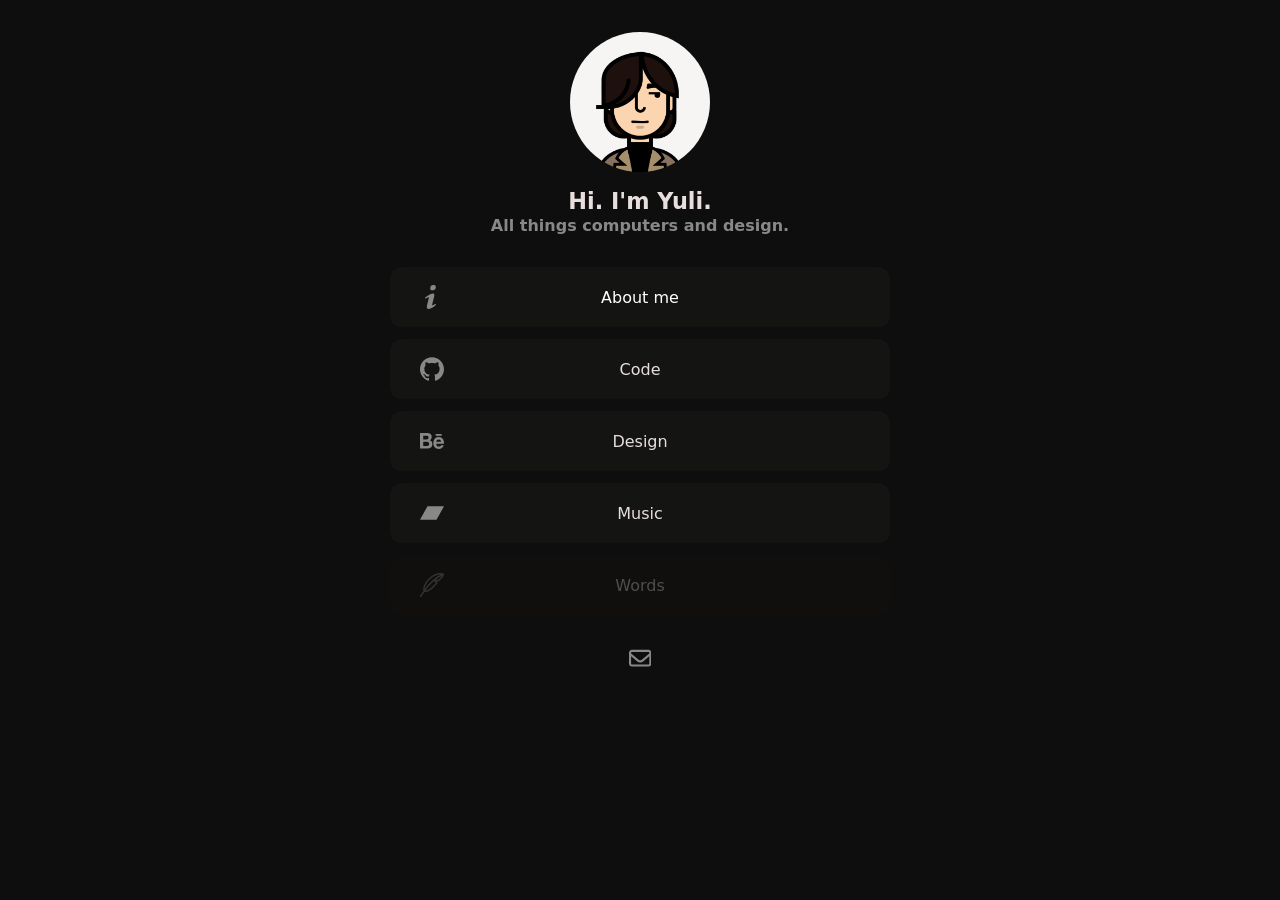
==== index.html @ 74711939 "Changed subtitle" ====
<!DOCTYPE html>
<html lang="en">

<head>
  <meta charset="UTF-8" />
  <meta name="viewport" content="width=device-width, initial-scale=1.0" />
  <title>Hi. I'm Yuli.</title>

  <link rel="stylesheet" href="style.css" />
  <link rel="shortcut icon" href="#" type="image/x-icon">
  <link rel="shortcut icon" href="assets/favicon.png" type="image/x-icon">
  <script src="script.js" defer></script>

</head>

<body class="">
  <div class="main blur-in">
    <div class="avatar">
      <img src="assets/avatar.png" alt="" />
    </div>

    <div class="text">
      <p class="title">Hi. I'm Yuli.</p>
      <p class="subtitle">All things computers and design.</p>
    </div>


    <div class="items">


      <!-- ——————————————————————————————————— ABOUT ME ———————————————————————————————————— -->

      <div class="item aboutme openModal">
        <svg xmlns="http://www.w3.org/2000/svg" viewBox="-5 0 24 24">
          <path fill="currentColor"
            d="M8.436.006a2.24 2.24 0 0 1 2.408 2.354v-.006a3.156 3.156 0 0 1-3.151 3.01l-.065-.001h.003a2.151 2.151 0 0 1-2.367-2.398l-.001.01A3.087 3.087 0 0 1 8.44.004h-.005zM3.489 24c-1.268 0-2.199-.783-1.311-4.226l1.456-6.108c.254-.978.295-1.369 0-1.369a9.57 9.57 0 0 0-3.035 1.359l.033-.021l-.633-1.057c3.086-2.622 6.638-4.159 8.158-4.159c1.268 0 1.48 1.526.845 3.874l-1.666 6.421c-.296 1.135-.168 1.526.126 1.526a6.553 6.553 0 0 0 2.863-1.456l-.008.007l.72.979c-3.004 3.052-6.281 4.232-7.549 4.232z" />
        </svg>

        <div class="aboutme" href="#">About me</div>
      </div>


      <!-- —————————————————————————————————— PROGRAMMING —————————————————————————————————— -->
      <div class="item programming" onclick="window.location.href='https://github.com/Vasdranna';">
        <svg role="img" viewBox="0 0 24 24" xmlns="http://www.w3.org/2000/svg">
          <title>GitHub</title>
          <path
            d="M12 .297c-6.63 0-12 5.373-12 12 0 5.303 3.438 9.8 8.205 11.385.6.113.82-.258.82-.577 0-.285-.01-1.04-.015-2.04-3.338.724-4.042-1.61-4.042-1.61C4.422 18.07 3.633 17.7 3.633 17.7c-1.087-.744.084-.729.084-.729 1.205.084 1.838 1.236 1.838 1.236 1.07 1.835 2.809 1.305 3.495.998.108-.776.417-1.305.76-1.605-2.665-.3-5.466-1.332-5.466-5.93 0-1.31.465-2.38 1.235-3.22-.135-.303-.54-1.523.105-3.176 0 0 1.005-.322 3.3 1.23.96-.267 1.98-.399 3-.405 1.02.006 2.04.138 3 .405 2.28-1.552 3.285-1.23 3.285-1.23.645 1.653.24 2.873.12 3.176.765.84 1.23 1.91 1.23 3.22 0 4.61-2.805 5.625-5.475 5.92.42.36.81 1.096.81 2.22 0 1.606-.015 2.896-.015 3.286 0 .315.21.69.825.57C20.565 22.092 24 17.592 24 12.297c0-6.627-5.373-12-12-12" />
        </svg>
        <a href="https://github.com/Vasdranna">Code</a>
      </div>

      <!-- ———————————————————————————————————— DESIGN ————————————————————————————————————— -->
      <div class="item design" onclick="window.location.href='https://www.behance.net/perverance';">
        <svg role="img" viewBox="0 0 24 24" xmlns="http://www.w3.org/2000/svg">
          <title>Behance</title>
          <path
            d="M16.969 16.927a2.561 2.561 0 0 0 1.901.677 2.501 2.501 0 0 0 1.531-.475c.362-.235.636-.584.779-.99h2.585a5.091 5.091 0 0 1-1.9 2.896 5.292 5.292 0 0 1-3.091.88 5.839 5.839 0 0 1-2.284-.433 4.871 4.871 0 0 1-1.723-1.211 5.657 5.657 0 0 1-1.08-1.874 7.057 7.057 0 0 1-.383-2.393c-.005-.8.129-1.595.396-2.349a5.313 5.313 0 0 1 5.088-3.604 4.87 4.87 0 0 1 2.376.563c.661.362 1.231.87 1.668 1.485a6.2 6.2 0 0 1 .943 2.133c.194.821.263 1.666.205 2.508h-7.699c-.063.79.184 1.574.688 2.187ZM6.947 4.084a8.065 8.065 0 0 1 1.928.198 4.29 4.29 0 0 1 1.49.638c.418.303.748.711.958 1.182.241.579.357 1.203.341 1.83a3.506 3.506 0 0 1-.506 1.961 3.726 3.726 0 0 1-1.503 1.287 3.588 3.588 0 0 1 2.027 1.437c.464.747.697 1.615.67 2.494a4.593 4.593 0 0 1-.423 2.032 3.945 3.945 0 0 1-1.163 1.413 5.114 5.114 0 0 1-1.683.807 7.135 7.135 0 0 1-1.928.259H0V4.084h6.947Zm-.235 12.9c.308.004.616-.029.916-.099a2.18 2.18 0 0 0 .766-.332c.228-.158.411-.371.534-.619.142-.317.208-.663.191-1.009a2.08 2.08 0 0 0-.642-1.715 2.618 2.618 0 0 0-1.696-.505h-3.54v4.279h3.471Zm13.635-5.967a2.13 2.13 0 0 0-1.654-.619 2.336 2.336 0 0 0-1.163.259 2.474 2.474 0 0 0-.738.62 2.359 2.359 0 0 0-.396.792c-.074.239-.12.485-.137.734h4.769a3.239 3.239 0 0 0-.679-1.785l-.002-.001Zm-13.813-.648a2.254 2.254 0 0 0 1.423-.433c.399-.355.607-.88.56-1.413a1.916 1.916 0 0 0-.178-.891 1.298 1.298 0 0 0-.495-.533 1.851 1.851 0 0 0-.711-.274 3.966 3.966 0 0 0-.835-.073H3.241v3.631h3.293v-.014ZM21.62 5.122h-5.976v1.527h5.976V5.122Z" />
        </svg>
        <a href="https://www.behance.net/perverance">Design</a>
      </div>

      <!-- ————————————————————————————————————— MUSIC ————————————————————————————————————— -->
      <div class="item music" onclick="window.location.href='https://perverance.bandcamp.com/album/001'">
        <svg role="img" viewBox="0 0 24 24" xmlns="http://www.w3.org/2000/svg">
          <title>Bandcamp</title>
          <path d="M0 18.75l7.437-13.5H24l-7.438 13.5H0z" />
        </svg>
        <a href="https://perverance.bandcamp.com/album/001">Music</a>
      </div>

      <!-- ————————————————————————————————————— WORDS ————————————————————————————————————— -->
      <div class="item words">
        <svg xmlns="http://www.w3.org/2000/svg" width="200" height="200" viewBox="0 0 16 16">
          <path fill="currentColor"
            d="M15.807.531c-.174-.177-.41-.289-.64-.363a3.765 3.765 0 0 0-.833-.15c-.62-.049-1.394 0-2.252.175C10.365.545 8.264 1.415 6.315 3.1c-1.95 1.686-3.168 3.724-3.758 5.423c-.294.847-.44 1.634-.429 2.268c.005.316.05.62.154.88c.017.04.035.082.056.122A68.362 68.362 0 0 0 .08 15.198a.528.528 0 0 0 .157.72a.504.504 0 0 0 .705-.16a67.606 67.606 0 0 1 2.158-3.26c.285.141.616.195.958.182c.513-.02 1.098-.188 1.723-.49c1.25-.605 2.744-1.787 4.303-3.642l1.518-1.55a.528.528 0 0 0 0-.739l-.729-.744l1.311.209a.504.504 0 0 0 .443-.15c.222-.23.444-.46.663-.684c.663-.68 1.292-1.325 1.763-1.892c.314-.378.585-.752.754-1.107c.163-.345.278-.773.112-1.188a.524.524 0 0 0-.112-.172ZM3.733 11.62C5.385 9.374 7.24 7.215 9.309 5.394l1.21 1.234l-1.171 1.196a.526.526 0 0 0-.027.03c-1.5 1.789-2.891 2.867-3.977 3.393c-.544.263-.99.378-1.324.39a1.282 1.282 0 0 1-.287-.018Zm6.769-7.22c1.31-1.028 2.7-1.914 4.172-2.6a6.85 6.85 0 0 1-.4.523c-.442.533-1.028 1.134-1.681 1.804l-.51.524l-1.581-.25Zm3.346-3.357C9.594 3.147 6.045 6.8 3.149 10.678c.007-.464.121-1.086.37-1.806c.533-1.535 1.65-3.415 3.455-4.976c1.807-1.561 3.746-2.36 5.31-2.68a7.97 7.97 0 0 1 1.564-.173Z" />
        </svg>
        <a href="#">Words</a>
      </div>

    </div>

    <!-- ———————————————————————————————————— FOOTER ————————————————————————————————————— -->
    <footer>
      <a class="emailLink" href="#">
        <svg class="emailLink" xmlns="http://www.w3.org/2000/svg" height="1.4em" fill="currentColor"
          viewBox="0 0 512 512">
          <path
            d="M 64 112 Q 49 113 48 128 L 48 150 L 48 150 L 221 292 L 221 292 Q 237 304 256 304 Q 276 304 292 292 L 464 150 L 464 150 L 464 128 L 464 128 Q 463 113 448 112 L 64 112 L 64 112 Z M 48 212 L 48 384 L 48 212 L 48 384 Q 49 399 64 400 L 448 400 L 448 400 Q 463 399 464 384 L 464 212 L 464 212 L 322 329 L 322 329 Q 292 352 256 352 Q 220 352 190 329 L 48 212 L 48 212 Z M 0 128 Q 1 101 19 83 L 19 83 L 19 83 Q 37 65 64 64 L 448 64 L 448 64 Q 475 65 493 83 Q 511 101 512 128 L 512 384 L 512 384 Q 511 411 493 429 Q 475 447 448 448 L 64 448 L 64 448 Q 37 447 19 429 Q 1 411 0 384 L 0 128 L 0 128 Z" />
        </svg>
      </a>
    </footer>


  </div>


  <!-- ———————————————————————————————— ABOUT ME MODAL ————————————————————————————————— -->
  <div class="modal">
    <div class="modal-content">
      <span class="close-btn">&times;</span>
      <p>
        Someone who enjoys gray, cold, rainy days. <br><br>

        An utter curious mind, driven by the love of learning and the
        will to improve every day. <br><br>

        He remains up there in an eternal universe of fantasy and ideas, while wandering down here,
        searching for a way through a strange world where the good, the beautiful, and the true no longer seem to
        have a place.
      </p>
    </div>
  </div>


</body>

</html>
---- style.css ----
:root {
  --bg-color: #0f0e0e;
  --fg-color: #e8dede;
  --btn-bg: #141413;
  --btn-bg-hover: #242121;
  --modal-bg: var(--btn-bg-hover);
  --subtitle-color: #888;
  --animation-speed: 300ms;
}

*,
*::after,
*:before {
  margin: 0;
  padding: 0;
  box-sizing: border-box;
}

html {
  background-color: var(--bg-color);
  color: var(--fg-color);
  font-family: system-ui, -apple-system, BlinkMacSystemFont, 'Segoe UI', Roboto, Oxygen, Ubuntu, Cantarell, 'Open Sans', 'Helvetica Neue', sans-serif;
}

body {
  width: 100%;
  /* overflow-y: hidden; */
}

.main {
  margin-top: 16px;
  padding: 16px;
  display: flex;
  flex-direction: column;
  justify-content: center;
  align-items: center;
}

::selection {
  background: var(--fg-color);
  color: var(--btn-bg-hover);
}

/* —————————————————————————————————————— AVATAR —————————————————————————————————————— */

.avatar {
  width: 140px;
  margin-bottom: 12px;
  /* outline: 1px dashed rgb(47, 0, 255); */
  /* background-color: rgba(227, 254, 74, 0.299); */
}

.avatar img {
  width: 100%;
  /* object-fit: fill; */
  border-radius: 100%;
  pointer-events: none;
  transition: var(--animation-speed);
}

/* .avatar img:hover { */
/* outline: 4px solid var(--fg-color); */
/* transition: var(--animation-speed); */
/* } */

/* ——————————————————————————————————————— INFO ——————————————————————————————————————— */

.text {
  text-align: center;
}

.title {
  font-size: 1.4em;
  font-weight: 900;
  margin-bottom: 2px;
}

.subtitle {
  font-size: 1em;
  color: var(--subtitle-color);
  font-weight: 600;
}

/* —————————————————————————————————————— BUTTONS ————————————————————————————————————— */

.items {
  display: flex;
  position: relative;
  flex-direction: column;
  justify-content: center;
  gap: 12px;
  margin-block: 32px;
  width: 100%;
  max-width: 500px;
}

a {
  text-decoration: initial;
  color: var(--fg-color);
}

a:visited {
  color: var(--fg-color);
  fill: var(--fg-color);
  /* background-color: red; */
}

.item {
  /* flex: 1; */
  display: flex;
  justify-content: center;
  align-items: center;
  width: 100%;
  font-size: 1em;
  height: 60px;
  background-color: var(--btn-bg);
  border: none;
  padding: 24px;
  color: white;
  transition: scale var(--animation-speed);
  border-radius: 12px;
  position: relative;
}

.item:hover {
  scale: 1.02;
  transition: scale var(--animation-speed);
  cursor: pointer;
  background-color: var(--btn-bg-hover);
}

.item svg {
  /* opacity: 0; */
  position: absolute;
  width: 24px;
  fill: var(--subtitle-color);
  color: var(--subtitle-color);
  left: 30px;
  z-index: 0;
  /* scale: 0.9; */
  /* transition: var(--animation-speed); */
  pointer-events: none;
}

.item:hover svg {
  /* opacity: 1; */
  /* scale: 1; */
  /* transition: var(--animation-speed); */
}

/* ———————————————————————————————————— TEST MODAL ———————————————————————————————————— */

.modal {
  display: flex;
  opacity: 0;
  pointer-events: none;
  position: fixed;
  top: 0;
  left: 0;
  width: 100%;
  height: 100%;
  background: rgba(0, 0, 0, 0.6);
  backdrop-filter: blur(3px);
  justify-content: center;
  align-items: center;
}

.modal-content {
  background: var(--modal-bg);
  padding: 24px;
  color: #ffffff;
  border-radius: 12px;
  box-shadow: 0 5px 15px rgba(0, 0, 0, 0.3);
  text-align: center;
  max-width: 400px;
  width: 90%;
  position: relative;
  z-index: 100;
  /* font-size: 1em; */
}

.close-btn {
  position: absolute;
  top: 0px;
  right: 10px;
  font-size: 1.5rem;
  color: var(--fg-color);
  cursor: pointer;
  user-select: none;
}

.close-btn:hover {
  color: #555;
}

.modal-show {
  opacity: 1;
  transition: var(--animation-speed) ease;
  pointer-events: all;
}

.modal-close {
  opacity: 0;
  transition: var(--animation-speed) ease;
}


/* ———————————————————————————————————————————————————————————————————————————————————— */

footer {
  /* margin-top: 20px; */
}

a.emailLink {
  /* position: relative; */
  color: var(--subtitle-color);
  transition: 100ms;
  z-index: 0;
}

a.emailLink:hover {
  color: var(--fg-color);
  transition: 100ms;
}

/* —————————————————————————————————— INTRO ANIMATION —————————————————————————————————— */

.blur-in {
  animation: blur-in 0.8s cubic-bezier(0.250, 1.000, 0.3, 1) 0s both;
}

@keyframes blur-in {
  0% {
    transform: translateY(-1000px) scaleY(2.5) scaleX(0.2);
    transform-origin: 50% 0%;
    filter: blur(40px);
    opacity: 0;
  }

  100% {
    transform: translateY(0) scaleY(1) scaleX(1);
    transform-origin: 50% 50%;
    filter: blur(0);
    opacity: 1;
  }
}


/* ———————————————————————————————————————————————————————————————————————————————————— */
/*                               WORDS COMING SOON (TEMP)                               */
/* ———————————————————————————————————————————————————————————————————————————————————— */

.item.words {
  opacity: 0.3;
  transition: 1s;

}

.item.words:hover {
  opacity: 0.6;
  transition: 1s;
}

.item.words::after {
  content: "Coming soon...";
  opacity: 0;
  transition: 1s;
  scale: 0.9;
  position: absolute;
  font-size: 0.9em;
  right: 0px;
  font-style: italic;
}

.item.words:hover::after {
  opacity: 0.8;
  scale: 1;
  right: 10px;
  transform: translateX(-8%);
  transition: 1s;
}
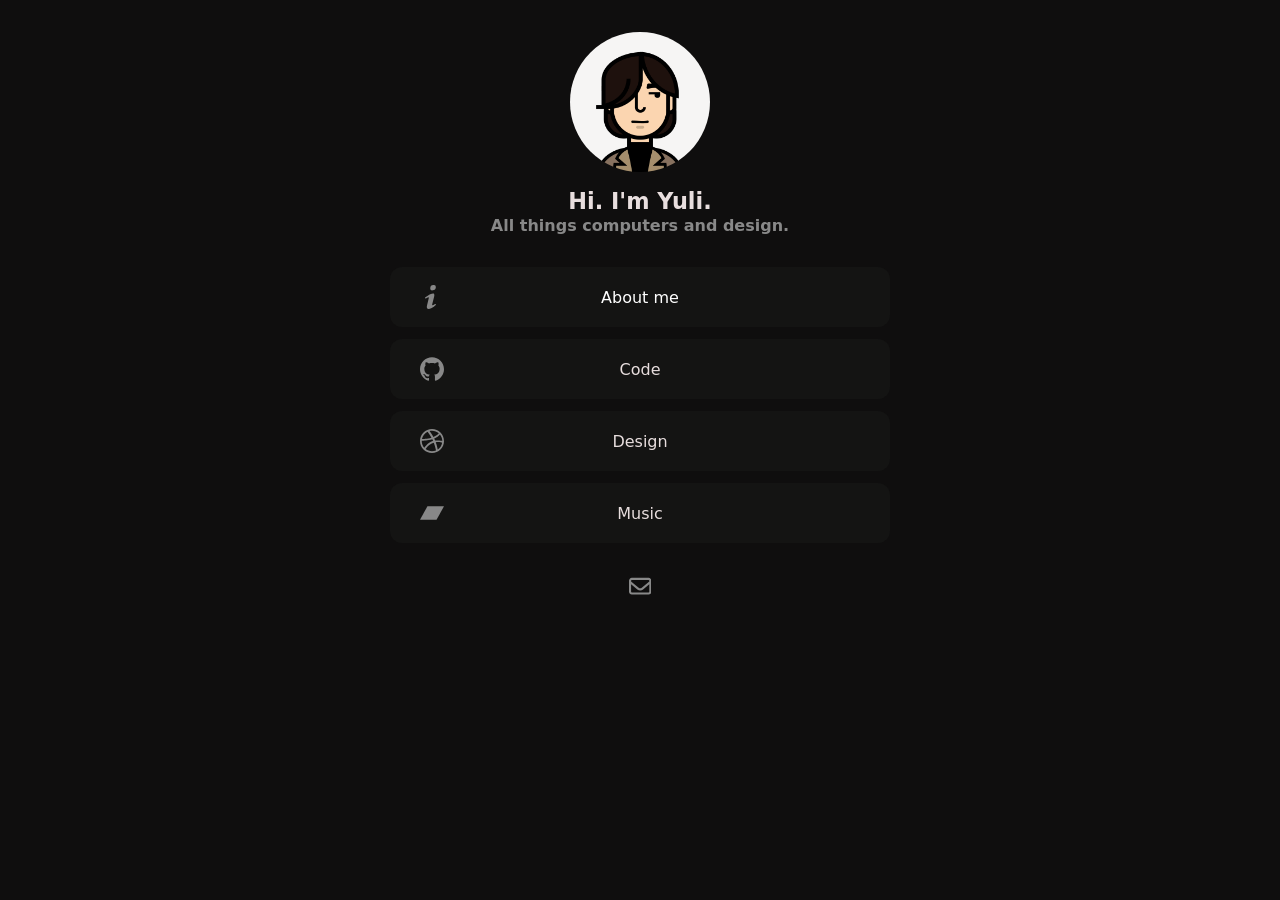
==== commit bcd72a24: "Added Dribbble link" ====
--- a/index.html
+++ b/index.html
@@ -55,9 +55,9 @@
         <svg role="img" viewBox="0 0 24 24" xmlns="http://www.w3.org/2000/svg">
           <title>Behance</title>
           <path
-            d="M16.969 16.927a2.561 2.561 0 0 0 1.901.677 2.501 2.501 0 0 0 1.531-.475c.362-.235.636-.584.779-.99h2.585a5.091 5.091 0 0 1-1.9 2.896 5.292 5.292 0 0 1-3.091.88 5.839 5.839 0 0 1-2.284-.433 4.871 4.871 0 0 1-1.723-1.211 5.657 5.657 0 0 1-1.08-1.874 7.057 7.057 0 0 1-.383-2.393c-.005-.8.129-1.595.396-2.349a5.313 5.313 0 0 1 5.088-3.604 4.87 4.87 0 0 1 2.376.563c.661.362 1.231.87 1.668 1.485a6.2 6.2 0 0 1 .943 2.133c.194.821.263 1.666.205 2.508h-7.699c-.063.79.184 1.574.688 2.187ZM6.947 4.084a8.065 8.065 0 0 1 1.928.198 4.29 4.29 0 0 1 1.49.638c.418.303.748.711.958 1.182.241.579.357 1.203.341 1.83a3.506 3.506 0 0 1-.506 1.961 3.726 3.726 0 0 1-1.503 1.287 3.588 3.588 0 0 1 2.027 1.437c.464.747.697 1.615.67 2.494a4.593 4.593 0 0 1-.423 2.032 3.945 3.945 0 0 1-1.163 1.413 5.114 5.114 0 0 1-1.683.807 7.135 7.135 0 0 1-1.928.259H0V4.084h6.947Zm-.235 12.9c.308.004.616-.029.916-.099a2.18 2.18 0 0 0 .766-.332c.228-.158.411-.371.534-.619.142-.317.208-.663.191-1.009a2.08 2.08 0 0 0-.642-1.715 2.618 2.618 0 0 0-1.696-.505h-3.54v4.279h3.471Zm13.635-5.967a2.13 2.13 0 0 0-1.654-.619 2.336 2.336 0 0 0-1.163.259 2.474 2.474 0 0 0-.738.62 2.359 2.359 0 0 0-.396.792c-.074.239-.12.485-.137.734h4.769a3.239 3.239 0 0 0-.679-1.785l-.002-.001Zm-13.813-.648a2.254 2.254 0 0 0 1.423-.433c.399-.355.607-.88.56-1.413a1.916 1.916 0 0 0-.178-.891 1.298 1.298 0 0 0-.495-.533 1.851 1.851 0 0 0-.711-.274 3.966 3.966 0 0 0-.835-.073H3.241v3.631h3.293v-.014ZM21.62 5.122h-5.976v1.527h5.976V5.122Z" />
+            d="M12 24C5.385 24 0 18.615 0 12S5.385 0 12 0s12 5.385 12 12-5.385 12-12 12zm10.12-10.358c-.35-.11-3.17-.953-6.384-.438 1.34 3.684 1.887 6.684 1.992 7.308 2.3-1.555 3.936-4.02 4.395-6.87zm-6.115 7.808c-.153-.9-.75-4.032-2.19-7.77l-.066.02c-5.79 2.015-7.86 6.025-8.04 6.4 1.73 1.358 3.92 2.166 6.29 2.166 1.42 0 2.77-.29 4-.814zm-11.62-2.58c.232-.4 3.045-5.055 8.332-6.765.135-.045.27-.084.405-.12-.26-.585-.54-1.167-.832-1.74C7.17 11.775 2.206 11.71 1.756 11.7l-.004.312c0 2.633.998 5.037 2.634 6.855zm-2.42-8.955c.46.008 4.683.026 9.477-1.248-1.698-3.018-3.53-5.558-3.8-5.928-2.868 1.35-5.01 3.99-5.676 7.17zM9.6 2.052c.282.38 2.145 2.914 3.822 6 3.645-1.365 5.19-3.44 5.373-3.702-1.81-1.61-4.19-2.586-6.795-2.586-.825 0-1.63.1-2.4.285zm10.335 3.483c-.218.29-1.935 2.493-5.724 4.04.24.49.47.985.68 1.486.08.18.15.36.22.53 3.41-.43 6.8.26 7.14.33-.02-2.42-.88-4.64-2.31-6.38z" />
         </svg>
-        <a href="https://www.behance.net/perverance">Design</a>
+        <a href="https://dribbble.com/Ravenger">Design</a>
       </div>
 
       <!-- ————————————————————————————————————— MUSIC ————————————————————————————————————— -->
@@ -70,13 +70,13 @@
       </div>
 
       <!-- ————————————————————————————————————— WORDS ————————————————————————————————————— -->
-      <div class="item words">
+      <!-- <div class="item words">
         <svg xmlns="http://www.w3.org/2000/svg" width="200" height="200" viewBox="0 0 16 16">
           <path fill="currentColor"
             d="M15.807.531c-.174-.177-.41-.289-.64-.363a3.765 3.765 0 0 0-.833-.15c-.62-.049-1.394 0-2.252.175C10.365.545 8.264 1.415 6.315 3.1c-1.95 1.686-3.168 3.724-3.758 5.423c-.294.847-.44 1.634-.429 2.268c.005.316.05.62.154.88c.017.04.035.082.056.122A68.362 68.362 0 0 0 .08 15.198a.528.528 0 0 0 .157.72a.504.504 0 0 0 .705-.16a67.606 67.606 0 0 1 2.158-3.26c.285.141.616.195.958.182c.513-.02 1.098-.188 1.723-.49c1.25-.605 2.744-1.787 4.303-3.642l1.518-1.55a.528.528 0 0 0 0-.739l-.729-.744l1.311.209a.504.504 0 0 0 .443-.15c.222-.23.444-.46.663-.684c.663-.68 1.292-1.325 1.763-1.892c.314-.378.585-.752.754-1.107c.163-.345.278-.773.112-1.188a.524.524 0 0 0-.112-.172ZM3.733 11.62C5.385 9.374 7.24 7.215 9.309 5.394l1.21 1.234l-1.171 1.196a.526.526 0 0 0-.027.03c-1.5 1.789-2.891 2.867-3.977 3.393c-.544.263-.99.378-1.324.39a1.282 1.282 0 0 1-.287-.018Zm6.769-7.22c1.31-1.028 2.7-1.914 4.172-2.6a6.85 6.85 0 0 1-.4.523c-.442.533-1.028 1.134-1.681 1.804l-.51.524l-1.581-.25Zm3.346-3.357C9.594 3.147 6.045 6.8 3.149 10.678c.007-.464.121-1.086.37-1.806c.533-1.535 1.65-3.415 3.455-4.976c1.807-1.561 3.746-2.36 5.31-2.68a7.97 7.97 0 0 1 1.564-.173Z" />
         </svg>
         <a href="#">Words</a>
-      </div>
+      </div> -->
 
     </div>
 
--- a/style.css
+++ b/style.css
@@ -52,16 +52,10 @@
 
 .avatar img {
   width: 100%;
-  /* object-fit: fill; */
   border-radius: 100%;
   pointer-events: none;
   transition: var(--animation-speed);
 }
-
-/* .avatar img:hover { */
-/* outline: 4px solid var(--fg-color); */
-/* transition: var(--animation-speed); */
-/* } */
 
 /* ——————————————————————————————————————— INFO ——————————————————————————————————————— */
 
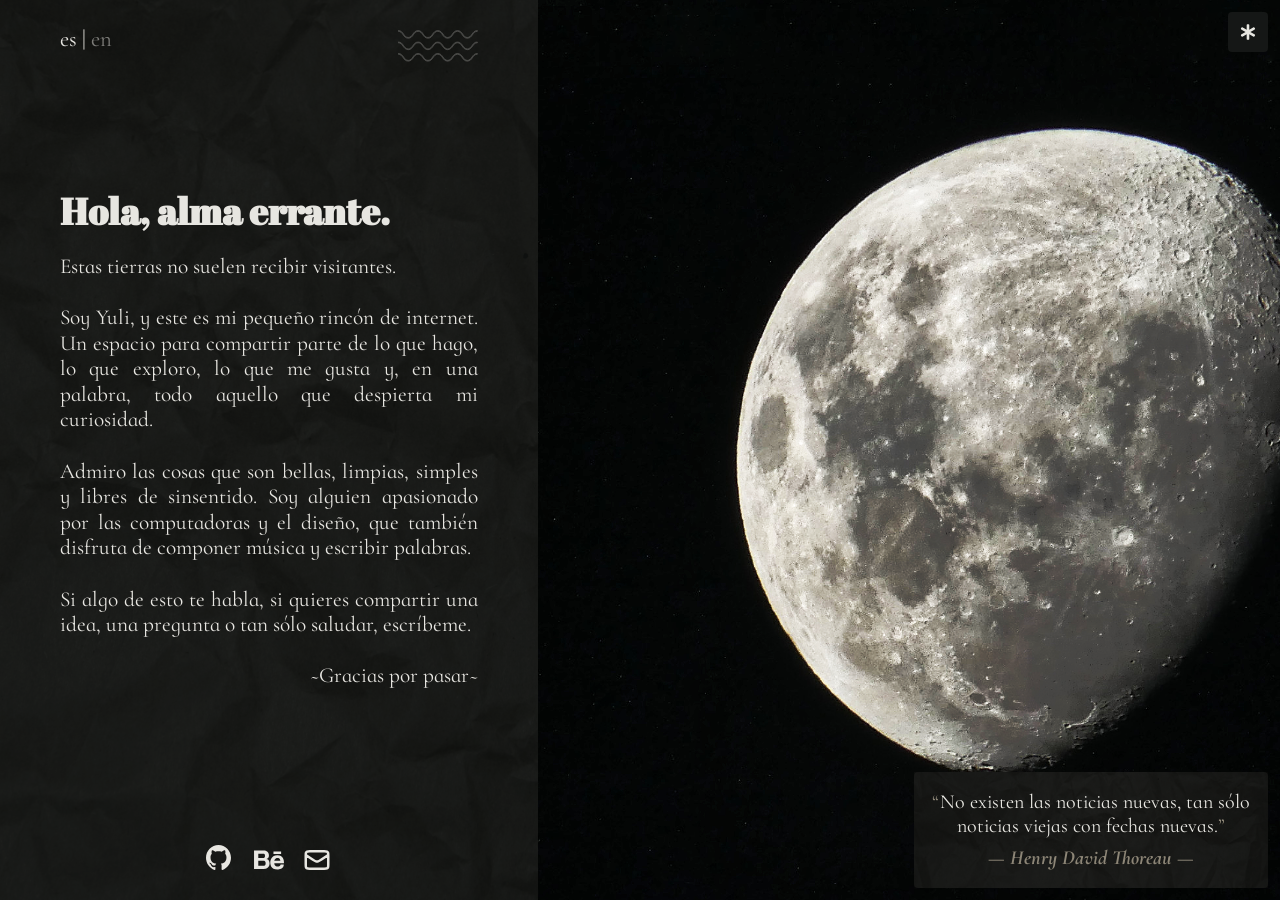
==== commit 02e3315c: "Init repo" ====
--- a/index.html
+++ b/index.html
@@ -1,118 +1,134 @@
-<!DOCTYPE html>
-<html lang="en">
-
-<head>
-  <meta charset="UTF-8" />
-  <meta name="viewport" content="width=device-width, initial-scale=1.0" />
-  <title>Hi. I'm Yuli.</title>
-
-  <link rel="stylesheet" href="style.css" />
-  <link rel="shortcut icon" href="#" type="image/x-icon">
-  <link rel="shortcut icon" href="assets/favicon.png" type="image/x-icon">
-  <script src="script.js" defer></script>
-
-</head>
-
-<body class="">
-  <div class="main blur-in">
-    <div class="avatar">
-      <img src="assets/avatar.png" alt="" />
-    </div>
-
-    <div class="text">
-      <p class="title">Hi. I'm Yuli.</p>
-      <p class="subtitle">All things computers and design.</p>
-    </div>
-
-
-    <div class="items">
-
-
-      <!-- ——————————————————————————————————— ABOUT ME ———————————————————————————————————— -->
-
-      <div class="item aboutme openModal">
-        <svg xmlns="http://www.w3.org/2000/svg" viewBox="-5 0 24 24">
-          <path fill="currentColor"
-            d="M8.436.006a2.24 2.24 0 0 1 2.408 2.354v-.006a3.156 3.156 0 0 1-3.151 3.01l-.065-.001h.003a2.151 2.151 0 0 1-2.367-2.398l-.001.01A3.087 3.087 0 0 1 8.44.004h-.005zM3.489 24c-1.268 0-2.199-.783-1.311-4.226l1.456-6.108c.254-.978.295-1.369 0-1.369a9.57 9.57 0 0 0-3.035 1.359l.033-.021l-.633-1.057c3.086-2.622 6.638-4.159 8.158-4.159c1.268 0 1.48 1.526.845 3.874l-1.666 6.421c-.296 1.135-.168 1.526.126 1.526a6.553 6.553 0 0 0 2.863-1.456l-.008.007l.72.979c-3.004 3.052-6.281 4.232-7.549 4.232z" />
-        </svg>
-
-        <div class="aboutme" href="#">About me</div>
-      </div>
-
-
-      <!-- —————————————————————————————————— PROGRAMMING —————————————————————————————————— -->
-      <div class="item programming" onclick="window.location.href='https://github.com/Vasdranna';">
-        <svg role="img" viewBox="0 0 24 24" xmlns="http://www.w3.org/2000/svg">
-          <title>GitHub</title>
-          <path
-            d="M12 .297c-6.63 0-12 5.373-12 12 0 5.303 3.438 9.8 8.205 11.385.6.113.82-.258.82-.577 0-.285-.01-1.04-.015-2.04-3.338.724-4.042-1.61-4.042-1.61C4.422 18.07 3.633 17.7 3.633 17.7c-1.087-.744.084-.729.084-.729 1.205.084 1.838 1.236 1.838 1.236 1.07 1.835 2.809 1.305 3.495.998.108-.776.417-1.305.76-1.605-2.665-.3-5.466-1.332-5.466-5.93 0-1.31.465-2.38 1.235-3.22-.135-.303-.54-1.523.105-3.176 0 0 1.005-.322 3.3 1.23.96-.267 1.98-.399 3-.405 1.02.006 2.04.138 3 .405 2.28-1.552 3.285-1.23 3.285-1.23.645 1.653.24 2.873.12 3.176.765.84 1.23 1.91 1.23 3.22 0 4.61-2.805 5.625-5.475 5.92.42.36.81 1.096.81 2.22 0 1.606-.015 2.896-.015 3.286 0 .315.21.69.825.57C20.565 22.092 24 17.592 24 12.297c0-6.627-5.373-12-12-12" />
-        </svg>
-        <a href="https://github.com/Vasdranna">Code</a>
-      </div>
-
-      <!-- ———————————————————————————————————— DESIGN ————————————————————————————————————— -->
-      <div class="item design" onclick="window.location.href='https://www.behance.net/perverance';">
-        <svg role="img" viewBox="0 0 24 24" xmlns="http://www.w3.org/2000/svg">
-          <title>Behance</title>
-          <path
-            d="M12 24C5.385 24 0 18.615 0 12S5.385 0 12 0s12 5.385 12 12-5.385 12-12 12zm10.12-10.358c-.35-.11-3.17-.953-6.384-.438 1.34 3.684 1.887 6.684 1.992 7.308 2.3-1.555 3.936-4.02 4.395-6.87zm-6.115 7.808c-.153-.9-.75-4.032-2.19-7.77l-.066.02c-5.79 2.015-7.86 6.025-8.04 6.4 1.73 1.358 3.92 2.166 6.29 2.166 1.42 0 2.77-.29 4-.814zm-11.62-2.58c.232-.4 3.045-5.055 8.332-6.765.135-.045.27-.084.405-.12-.26-.585-.54-1.167-.832-1.74C7.17 11.775 2.206 11.71 1.756 11.7l-.004.312c0 2.633.998 5.037 2.634 6.855zm-2.42-8.955c.46.008 4.683.026 9.477-1.248-1.698-3.018-3.53-5.558-3.8-5.928-2.868 1.35-5.01 3.99-5.676 7.17zM9.6 2.052c.282.38 2.145 2.914 3.822 6 3.645-1.365 5.19-3.44 5.373-3.702-1.81-1.61-4.19-2.586-6.795-2.586-.825 0-1.63.1-2.4.285zm10.335 3.483c-.218.29-1.935 2.493-5.724 4.04.24.49.47.985.68 1.486.08.18.15.36.22.53 3.41-.43 6.8.26 7.14.33-.02-2.42-.88-4.64-2.31-6.38z" />
-        </svg>
-        <a href="https://dribbble.com/Ravenger">Design</a>
-      </div>
-
-      <!-- ————————————————————————————————————— MUSIC ————————————————————————————————————— -->
-      <div class="item music" onclick="window.location.href='https://perverance.bandcamp.com/album/001'">
-        <svg role="img" viewBox="0 0 24 24" xmlns="http://www.w3.org/2000/svg">
-          <title>Bandcamp</title>
-          <path d="M0 18.75l7.437-13.5H24l-7.438 13.5H0z" />
-        </svg>
-        <a href="https://perverance.bandcamp.com/album/001">Music</a>
-      </div>
-
-      <!-- ————————————————————————————————————— WORDS ————————————————————————————————————— -->
-      <!-- <div class="item words">
-        <svg xmlns="http://www.w3.org/2000/svg" width="200" height="200" viewBox="0 0 16 16">
-          <path fill="currentColor"
-            d="M15.807.531c-.174-.177-.41-.289-.64-.363a3.765 3.765 0 0 0-.833-.15c-.62-.049-1.394 0-2.252.175C10.365.545 8.264 1.415 6.315 3.1c-1.95 1.686-3.168 3.724-3.758 5.423c-.294.847-.44 1.634-.429 2.268c.005.316.05.62.154.88c.017.04.035.082.056.122A68.362 68.362 0 0 0 .08 15.198a.528.528 0 0 0 .157.72a.504.504 0 0 0 .705-.16a67.606 67.606 0 0 1 2.158-3.26c.285.141.616.195.958.182c.513-.02 1.098-.188 1.723-.49c1.25-.605 2.744-1.787 4.303-3.642l1.518-1.55a.528.528 0 0 0 0-.739l-.729-.744l1.311.209a.504.504 0 0 0 .443-.15c.222-.23.444-.46.663-.684c.663-.68 1.292-1.325 1.763-1.892c.314-.378.585-.752.754-1.107c.163-.345.278-.773.112-1.188a.524.524 0 0 0-.112-.172ZM3.733 11.62C5.385 9.374 7.24 7.215 9.309 5.394l1.21 1.234l-1.171 1.196a.526.526 0 0 0-.027.03c-1.5 1.789-2.891 2.867-3.977 3.393c-.544.263-.99.378-1.324.39a1.282 1.282 0 0 1-.287-.018Zm6.769-7.22c1.31-1.028 2.7-1.914 4.172-2.6a6.85 6.85 0 0 1-.4.523c-.442.533-1.028 1.134-1.681 1.804l-.51.524l-1.581-.25Zm3.346-3.357C9.594 3.147 6.045 6.8 3.149 10.678c.007-.464.121-1.086.37-1.806c.533-1.535 1.65-3.415 3.455-4.976c1.807-1.561 3.746-2.36 5.31-2.68a7.97 7.97 0 0 1 1.564-.173Z" />
-        </svg>
-        <a href="#">Words</a>
-      </div> -->
-
-    </div>
-
-    <!-- ———————————————————————————————————— FOOTER ————————————————————————————————————— -->
-    <footer>
-      <a class="emailLink" href="#">
-        <svg class="emailLink" xmlns="http://www.w3.org/2000/svg" height="1.4em" fill="currentColor"
-          viewBox="0 0 512 512">
-          <path
-            d="M 64 112 Q 49 113 48 128 L 48 150 L 48 150 L 221 292 L 221 292 Q 237 304 256 304 Q 276 304 292 292 L 464 150 L 464 150 L 464 128 L 464 128 Q 463 113 448 112 L 64 112 L 64 112 Z M 48 212 L 48 384 L 48 212 L 48 384 Q 49 399 64 400 L 448 400 L 448 400 Q 463 399 464 384 L 464 212 L 464 212 L 322 329 L 322 329 Q 292 352 256 352 Q 220 352 190 329 L 48 212 L 48 212 Z M 0 128 Q 1 101 19 83 L 19 83 L 19 83 Q 37 65 64 64 L 448 64 L 448 64 Q 475 65 493 83 Q 511 101 512 128 L 512 384 L 512 384 Q 511 411 493 429 Q 475 447 448 448 L 64 448 L 64 448 Q 37 447 19 429 Q 1 411 0 384 L 0 128 L 0 128 Z" />
-        </svg>
-      </a>
-    </footer>
-
-
-  </div>
-
-
-  <!-- ———————————————————————————————— ABOUT ME MODAL ————————————————————————————————— -->
-  <div class="modal">
-    <div class="modal-content">
-      <span class="close-btn">&times;</span>
-      <p>
-        Someone who enjoys gray, cold, rainy days. <br><br>
-
-        An utter curious mind, driven by the love of learning and the
-        will to improve every day. <br><br>
-
-        He remains up there in an eternal universe of fantasy and ideas, while wandering down here,
-        searching for a way through a strange world where the good, the beautiful, and the true no longer seem to
-        have a place.
-      </p>
-    </div>
-  </div>
-
-
-</body>
-
+<!DOCTYPE html>
+<html lang="es">
+
+<head>
+  <meta charset="UTF-8">
+  <meta name="viewport" content="width=device-width, initial-scale=1.0">
+  <title>Giudan</title>
+
+  <link rel="stylesheet" href="./style.css">
+  <link rel="shortcut icon" href="./assets/favicon.png" type="image/x-icon">
+
+  <script src="./assets/data.js"></script>
+  <script src="./script.js" defer></script>
+</head>
+
+<body class="">
+  <div class="main">
+    <div class="main-left fade-in">
+      <div class="language">
+        <a class="current">es</a>
+        <span>|</span>
+        <a href="en/">en</a>
+      </div>
+
+      <div class="curves">
+        <svg width="109" height="42" viewBox="0 0 109 42" fill="none">
+          <path d="M-0.000427246 0.51903C-0.000427246 0.374856 0.0535036 0.250953 0.155362 0.149581C0.259217 0.0504612 0.385019 -0.00125122 0.530816 -0.00125122C4.16176 -0.00125122 5.95129 2.49026 7.67889 4.90293C9.3206 7.19619 10.8724 9.36327 13.9521 9.36327C17.0338 9.36327 18.5837 7.19619 20.2274 4.90293C21.955 2.49026 23.7425 -0.00125122 27.3755 -0.00125122C31.0064 -0.00125122 32.7919 2.49026 34.5195 4.90293C36.1652 7.19619 37.7091 9.36327 40.7928 9.36327C43.8805 9.36327 45.4263 7.19619 47.07 4.90293C48.7976 2.49026 50.5852 -0.00125122 54.2181 -0.00125122C57.8511 -0.00125122 59.6366 2.49026 61.3642 4.90293C63.0079 7.19619 64.5537 9.36327 67.6394 9.36327C70.7251 9.36327 72.273 7.19619 73.9147 4.90293C75.6383 2.49026 77.4258 -0.00125122 81.0608 -0.00125122C84.6957 -0.00125122 86.4792 2.49026 88.2068 4.90293C89.8525 7.19619 91.3964 9.36327 94.4841 9.36327C97.5718 9.36327 99.1157 7.19619 100.761 4.90293C102.485 2.49026 104.27 -0.00125122 107.903 -0.00125122C108.049 -0.00125122 108.175 0.0504612 108.279 0.149581C108.385 0.250953 108.435 0.374856 108.435 0.51903C108.435 0.663204 108.385 0.784907 108.279 0.88628C108.175 0.987652 108.049 1.03945 107.903 1.03945C104.824 1.03945 103.272 3.20652 101.626 5.49979C99.8985 7.9102 98.113 10.4018 94.482 10.4018C90.8511 10.4018 89.0636 7.9102 87.3321 5.49979C85.6903 3.20652 84.1385 1.03945 81.0608 1.03945C77.983 1.03945 76.4271 3.20652 74.7854 5.49979C73.0538 7.9102 71.2704 10.4018 67.6355 10.4018C64.0045 10.4018 62.217 7.9102 60.4894 5.49979C58.8477 3.20652 57.2958 1.03945 54.2181 1.03945C51.1404 1.03945 49.5846 3.20652 47.9428 5.49979C46.2113 7.9102 44.4277 10.4018 40.7928 10.4018C37.1598 10.4018 35.3763 7.9102 33.6487 5.49979C32.005 3.20652 30.4512 1.03945 27.3755 1.03945C24.2978 1.03945 22.7419 3.20652 21.0962 5.49979C19.3686 7.9102 17.5831 10.4018 13.9521 10.4018C10.3212 10.4018 8.53367 7.9102 6.80608 5.49979C5.16436 3.20652 3.60853 1.03945 0.530816 1.03945C0.385019 1.03945 0.259217 0.987652 0.155362 0.88628C0.0535036 0.784907 -0.000427246 0.663204 -0.000427246 0.51903ZM107.903 15.6055C104.27 15.6055 102.485 18.097 100.757 20.5074C99.1116 22.8119 97.5597 24.9679 94.482 24.9679C91.4063 24.9679 89.8505 22.8029 88.2047 20.5074C86.4771 18.106 84.6897 15.6055 81.0608 15.6055C77.4298 15.6055 75.6383 18.106 73.9127 20.5187C72.269 22.8119 70.7232 24.9791 67.6355 24.9791C64.5518 24.9791 63.0039 22.8119 61.3622 20.5187C59.6346 18.106 57.8471 15.6055 54.2181 15.6055C50.5872 15.6055 48.7996 18.097 47.0721 20.5074C45.4283 22.8029 43.8845 24.9679 40.7968 24.9679C37.7091 24.9679 36.1652 22.8029 34.5215 20.5074C32.7919 18.106 31.0044 15.6055 27.3755 15.6055C23.7445 15.6055 21.955 18.106 20.2274 20.5187C18.5837 22.8119 17.0319 24.9679 13.9521 24.9679C10.8744 24.9679 9.3206 22.8119 7.67889 20.5187C5.95129 18.106 4.16176 15.6055 0.530816 15.6055C0.385019 15.6055 0.259217 15.6551 0.155362 15.7565C0.0535036 15.8579 -0.000427246 15.9818 -0.000427246 16.126C-0.000427246 16.2701 0.0535036 16.3917 0.155362 16.4931C0.259217 16.5944 0.385019 16.644 0.530816 16.644C3.60853 16.644 5.16436 18.8134 6.80608 21.1022C8.53367 23.5261 10.3192 26.0086 13.9521 26.0086C17.5871 26.0086 19.3686 23.5149 21.0962 21.1022C22.7419 18.8224 24.2938 16.644 27.3755 16.644C30.4552 16.644 32.005 18.8134 33.6487 21.1022C35.3763 23.5149 37.1618 26.0086 40.7928 26.0086C44.4237 26.0086 46.2112 23.5149 47.9388 21.1022C49.5825 18.8224 51.1364 16.644 54.2181 16.644C57.2978 16.644 58.8496 18.8134 60.4933 21.1022C62.2209 23.5149 64.0084 26.0086 67.6394 26.0086C71.2703 26.0086 73.0578 23.5149 74.7854 21.1022C76.4251 18.8224 77.981 16.644 81.0608 16.644C84.1405 16.644 85.6922 18.8134 87.336 21.1022C89.0655 23.5149 90.8511 26.0086 94.4841 26.0086C98.119 26.0086 99.9005 23.5149 101.628 21.1022C103.272 18.8224 104.824 16.644 107.903 16.644C108.049 16.644 108.175 16.5944 108.279 16.4931C108.385 16.3917 108.435 16.2701 108.435 16.126C108.435 15.9818 108.385 15.8579 108.279 15.7565C108.175 15.6551 108.049 15.6055 107.903 15.6055ZM107.903 31.2101C104.27 31.2101 102.485 33.7062 100.757 36.1143C99.1116 38.4076 97.5677 40.5747 94.482 40.5747C91.3963 40.5747 89.8505 38.4076 88.2047 36.1143C86.4771 33.7062 84.6897 31.2101 81.0588 31.2101C77.4259 31.2101 75.6383 33.7062 73.9127 36.1143C72.269 38.4076 70.7232 40.5747 67.6355 40.5747C64.5518 40.5747 63.0039 38.4076 61.3622 36.1143C59.6346 33.7062 57.8471 31.2101 54.2162 31.2101C50.5812 31.2101 48.7976 33.7062 47.07 36.1143C45.4263 38.4076 43.8805 40.5747 40.7928 40.5747C37.7051 40.5747 36.1652 38.4076 34.5195 36.1143C32.7919 33.7062 31.0044 31.2101 27.3755 31.2101C23.7445 31.2101 21.955 33.7062 20.2274 36.1143C18.5837 38.4076 17.0378 40.5747 13.9521 40.5747C10.8684 40.5747 9.3206 38.4076 7.67889 36.1143C5.95129 33.7062 4.16176 31.2101 0.530816 31.2101C0.385019 31.2101 0.259217 31.2619 0.155362 31.3633C0.0535036 31.4647 -0.000427246 31.5886 -0.000427246 31.7306C-0.000427246 31.8747 0.0535036 31.9963 0.155362 32.0977C0.259217 32.199 0.385019 32.2508 0.530816 32.2508C3.60853 32.2508 5.16436 34.4181 6.80608 36.7113C8.53367 39.124 10.3192 41.6155 13.9521 41.6155C17.5871 41.6155 19.3686 39.124 21.0962 36.7113C22.7419 34.4181 24.2858 32.2508 27.3755 32.2508C30.4632 32.2508 32.005 34.4181 33.6487 36.7113C35.3763 39.124 37.1618 41.6155 40.7928 41.6155C44.4237 41.6155 46.2112 39.124 47.9388 36.7113C49.5825 34.4181 51.1285 32.2508 54.2162 32.2508C57.2999 32.2508 58.8477 34.4181 60.4894 36.7113C62.217 39.124 64.0045 41.6155 67.6355 41.6155C71.2664 41.6155 73.0539 39.124 74.7815 36.7113C76.4252 34.4181 77.9711 32.2508 81.0588 32.2508C84.1425 32.2508 85.6903 34.4181 87.3321 36.7113C89.0636 39.124 90.8491 41.6155 94.482 41.6155C98.115 41.6155 99.8985 39.124 101.626 36.7113C103.272 34.4181 104.816 32.2508 107.903 32.2508C108.049 32.2508 108.175 32.199 108.279 32.0977C108.385 31.9963 108.435 31.8747 108.435 31.7306C108.435 31.5886 108.385 31.4647 108.279 31.3633C108.175 31.2619 108.049 31.2101 107.903 31.2101Z" fill="#7E7E7E" />
+        </svg>
+      </div>
+
+      <!--  -->
+      <section class="bio">
+        <h1>Hola, <span>alma errante</span>.</h1>
+        Estas tierras no suelen recibir visitantes. <br><br>
+
+        Soy <a class="yuli modal-opener">Yuli</a>, y este es mi pequeño rincón de internet. Un espacio para compartir parte de lo que hago, lo que exploro, lo que me gusta y, en una palabra, todo aquello que despierta mi curiosidad.
+        <br><br>
+
+        Admiro las cosas que son bellas, limpias, simples y libres de sinsentido.
+        Soy alguien apasionado por las computadoras y el diseño, que también disfruta de componer <a href="https://soundcloud.com/perverance/sets/demos" target="_blank" rel="noopener noreferrer">música</a> y escribir palabras.
+        <br><br>
+
+        Si algo de esto te habla, si quieres compartir una idea, una pregunta o tan sólo saludar, escríbeme.
+        <br><br>
+        <div class="thanks">~Gracias por pasar~</div>
+
+
+        <!-- ———————————————————————————————— ABOUT ME MODAL ————————————————————————————————— -->
+        <div class="modal">
+          <div class="modal-content">
+            <span class="close-btn">&times;</span>
+            <p>
+              Disfruto de los días grises, fríos y lluviosos.
+              <br><br>
+              Inmensamente curioso y siempre movido por un gran amor a explorar, aprender y mejorar.
+              <br><br>
+              Cuando todos persiguen la prisa, el ruido, lo nuevo, yo busco la quietud, el sentido, lo duradero.
+              <br> <br>
+              Me siento tan ajeno, caminando en un mundo lleno de ciegos, donde la vulgaridad ha ocupado el lugar de la belleza, la ignorancia es la norma y la estupidez se apremia.
+              <br><br>
+              Soy poco más que un suspiro pasajero, maravillado ante un universo demasiado asombroso y demasiado vasto para ser explorado en una sola partida.
+            </p>
+          </div>
+        </div>
+
+
+      </section>
+
+
+      <div class="links">
+
+        <!-- Github -->
+        <a href="https://github.com/Vasdranna" class="code" target="_blank" rel="noopener noreferrer">
+          <svg viewBox="0 0 24 24" version="1.1" fill="currentColor">
+            <g stroke-width="0"></g>
+            <g stroke-linecap="round" stroke-linejoin="round"></g>
+            <g stroke="none" stroke-width="1" fill="none" fill-rule="evenodd">
+              <g transform="translate(-140.000000, -7559.000000)" fill="currentColor">
+                <g transform="translate(56.000000, 160.000000)">
+                  <path d="M94,7399 C99.523,7399 104,7403.59 104,7409.253 C104,7413.782 101.138,7417.624 97.167,7418.981 C96.66,7419.082 96.48,7418.762 96.48,7418.489 C96.48,7418.151 96.492,7417.047 96.492,7415.675 C96.492,7414.719 96.172,7414.095 95.813,7413.777 C98.04,7413.523 100.38,7412.656 100.38,7408.718 C100.38,7407.598 99.992,7406.684 99.35,7405.966 C99.454,7405.707 99.797,7404.664 99.252,7403.252 C99.252,7403.252 98.414,7402.977 96.505,7404.303 C95.706,7404.076 94.85,7403.962 94,7403.958 C93.15,7403.962 92.295,7404.076 91.497,7404.303 C89.586,7402.977 88.746,7403.252 88.746,7403.252 C88.203,7404.664 88.546,7405.707 88.649,7405.966 C88.01,7406.684 87.619,7407.598 87.619,7408.718 C87.619,7412.646 89.954,7413.526 92.175,7413.785 C91.889,7414.041 91.63,7414.493 91.54,7415.156 C90.97,7415.418 89.522,7415.871 88.63,7414.304 C88.63,7414.304 88.101,7413.319 87.097,7413.247 C87.097,7413.247 86.122,7413.234 87.029,7413.87 C87.029,7413.87 87.684,7414.185 88.139,7415.37 C88.139,7415.37 88.726,7417.2 91.508,7416.58 C91.513,7417.437 91.522,7418.245 91.522,7418.489 C91.522,7418.76 91.338,7419.077 90.839,7418.982 C86.865,7417.627 84,7413.783 84,7409.253 C84,7403.59 88.478,7399 94,7399" id="github-[#142]"> </path>
+                </g>
+              </g>
+            </g>
+          </svg>
+        </a>
+
+        <!-- Behance -->
+        <a href="https://www.behance.net/perverance" class="design" target="_blank" rel="noopener noreferrer">
+          <svg fill="currentColor" viewBox="0 0 512 512">
+            <g stroke-width="0"></g>
+            <g stroke-linecap="round" stroke-linejoin="round"></g>
+            <path style="display: inline;" d="M206.729,238.87c0,0,48.358-3.589,48.358-60.296c0-56.711-39.563-84.387-89.678-84.387H73.161 h-2.704H0.5v316.909h69.957h2.704h92.248c0,0,100.671,3.18,100.671-93.537C266.08,317.559,270.469,238.87,206.729,238.87z M153.539,150.513h11.87c0,0,22.416,0,22.416,32.973c0,32.968-13.183,37.749-28.136,37.749H73.161v-70.722H153.539z M160.749,354.77H73.161V270.08h92.248c0,0,33.41-0.438,33.41,43.523C198.819,350.67,173.865,354.49,160.749,354.77z M400.342,174.817c-121.873,0-121.765,121.765-121.765,121.765s-8.362,121.141,121.765,121.141c0,0,108.438,6.195,108.438-84.271 h-55.767c0,0,1.86,34.068-50.81,34.068c0,0-55.777,3.738-55.777-55.135h164.213C510.639,312.385,528.609,174.817,400.342,174.817z M345.813,270.08c0,0,6.809-48.845,55.768-48.845c48.949,0,48.336,48.845,48.336,48.845H345.813z M462.908,151.881H332.159v-39.025 h130.749V151.881z"> </path>
+          </svg>
+        </a>
+
+
+        <!-- Email -->
+        <a class="email-link" href="">
+          <svg viewBox="0 0 24 24" fill="none">
+            <path d="M3 8L8.44992 11.6333C9.73295 12.4886 10.3745 12.9163 11.0678 13.0825C11.6806 13.2293 12.3194 13.2293 12.9322 13.0825C13.6255 12.9163 14.2671 12.4886 15.5501 11.6333L21 8M6.2 19H17.8C18.9201 19 19.4802 19 19.908 18.782C20.2843 18.5903 20.5903 18.2843 20.782 17.908C21 17.4802 21 16.9201 21 15.8V8.2C21 7.0799 21 6.51984 20.782 6.09202C20.5903 5.71569 20.2843 5.40973 19.908 5.21799C19.4802 5 18.9201 5 17.8 5H6.2C5.0799 5 4.51984 5 4.09202 5.21799C3.71569 5.40973 3.40973 5.71569 3.21799 6.09202C3 6.51984 3 7.07989 3 8.2V15.8C3 16.9201 3 17.4802 3.21799 17.908C3.40973 18.2843 3.71569 18.5903 4.09202 18.782C4.51984 19 5.07989 19 6.2 19Z" stroke="currentColor" stroke-width="2" stroke-linecap="round" stroke-linejoin="round"></path>
+          </svg>
+        </a>
+        <span class="email-string"></span>
+
+
+        <!--  -->
+      </div>
+
+    </div>
+    <div class="main-right fade-in">
+      <img class="img" src="" alt="">
+    </div>
+
+    <a class="discover fade-in" href="" target="_blank" rel="noopener noreferrer">
+      <svg fill=" currentColor" viewBox="0 0 56 56">
+        <g stroke-width=" 0"></g>
+        <g stroke-linecap="round" stroke-linejoin="round"></g>
+        <g>
+          <path d="M 31.5742 46.6914 L 31.5742 34.1289 L 42.3789 40.3633 C 44.5352 41.6523 45.4727 41.3477 46.9023 39.1445 L 47.0898 38.8867 C 48.5430 36.6602 48.0508 35.5117 45.8945 34.2930 L 34.6914 27.8242 L 45.8711 21.7071 C 48.0508 20.5117 48.3554 19.4102 47.0898 17.1367 L 46.9023 16.8555 C 45.5664 14.5586 44.4883 14.3945 42.3554 15.5898 L 31.5742 21.8476 L 31.5742 9.3086 C 31.5742 6.7539 30.7070 6.0508 28.0820 6.0508 L 27.8008 6.0508 C 25.1758 6.0508 24.3086 6.7539 24.3086 9.3086 L 24.3086 21.8476 L 13.5273 15.5898 C 11.4180 14.3476 10.0586 14.3945 8.9101 16.8555 L 8.7930 17.1133 C 7.6680 19.5039 7.8555 20.4649 10.0352 21.7305 L 21.1914 27.8242 L 9.9883 34.2930 C 7.8320 35.5352 7.4570 36.5898 8.8164 38.9102 L 8.9336 39.1211 C 10.2461 41.4180 11.3476 41.6523 13.5039 40.3633 L 24.3086 34.1289 L 24.3086 46.6914 C 24.3086 49.2461 25.1758 49.9492 27.8008 49.9492 L 28.0820 49.9492 C 30.7070 49.9492 31.5742 49.2461 31.5742 46.6914 Z"></path>
+        </g>
+      </svg>
+      <span class="discover-text"></span>
+    </a>
+
+    <div class="quote fade-in">
+      <p class="quote-p">
+      </p>
+    </div>
+
+  </div>
+
+</body>
+
 </html>
--- a/style.css
+++ b/style.css
@@ -1,275 +1,469 @@
-:root {
-  --bg-color: #0f0e0e;
-  --fg-color: #e8dede;
-  --btn-bg: #141413;
-  --btn-bg-hover: #242121;
-  --modal-bg: var(--btn-bg-hover);
-  --subtitle-color: #888;
-  --animation-speed: 300ms;
-}
-
-*,
-*::after,
-*:before {
-  margin: 0;
-  padding: 0;
-  box-sizing: border-box;
-}
-
-html {
-  background-color: var(--bg-color);
-  color: var(--fg-color);
-  font-family: system-ui, -apple-system, BlinkMacSystemFont, 'Segoe UI', Roboto, Oxygen, Ubuntu, Cantarell, 'Open Sans', 'Helvetica Neue', sans-serif;
-}
-
-body {
-  width: 100%;
-  /* overflow-y: hidden; */
-}
-
-.main {
-  margin-top: 16px;
-  padding: 16px;
-  display: flex;
-  flex-direction: column;
-  justify-content: center;
-  align-items: center;
-}
-
-::selection {
-  background: var(--fg-color);
-  color: var(--btn-bg-hover);
-}
-
-/* —————————————————————————————————————— AVATAR —————————————————————————————————————— */
-
-.avatar {
-  width: 140px;
-  margin-bottom: 12px;
-  /* outline: 1px dashed rgb(47, 0, 255); */
-  /* background-color: rgba(227, 254, 74, 0.299); */
-}
-
-.avatar img {
-  width: 100%;
-  border-radius: 100%;
-  pointer-events: none;
-  transition: var(--animation-speed);
-}
-
-/* ——————————————————————————————————————— INFO ——————————————————————————————————————— */
-
-.text {
-  text-align: center;
-}
-
-.title {
-  font-size: 1.4em;
-  font-weight: 900;
-  margin-bottom: 2px;
-}
-
-.subtitle {
-  font-size: 1em;
-  color: var(--subtitle-color);
-  font-weight: 600;
-}
-
-/* —————————————————————————————————————— BUTTONS ————————————————————————————————————— */
-
-.items {
-  display: flex;
-  position: relative;
-  flex-direction: column;
-  justify-content: center;
-  gap: 12px;
-  margin-block: 32px;
-  width: 100%;
-  max-width: 500px;
-}
-
-a {
-  text-decoration: initial;
-  color: var(--fg-color);
-}
-
-a:visited {
-  color: var(--fg-color);
-  fill: var(--fg-color);
-  /* background-color: red; */
-}
-
-.item {
-  /* flex: 1; */
-  display: flex;
-  justify-content: center;
-  align-items: center;
-  width: 100%;
-  font-size: 1em;
-  height: 60px;
-  background-color: var(--btn-bg);
-  border: none;
-  padding: 24px;
-  color: white;
-  transition: scale var(--animation-speed);
-  border-radius: 12px;
-  position: relative;
-}
-
-.item:hover {
-  scale: 1.02;
-  transition: scale var(--animation-speed);
-  cursor: pointer;
-  background-color: var(--btn-bg-hover);
-}
-
-.item svg {
-  /* opacity: 0; */
-  position: absolute;
-  width: 24px;
-  fill: var(--subtitle-color);
-  color: var(--subtitle-color);
-  left: 30px;
-  z-index: 0;
-  /* scale: 0.9; */
-  /* transition: var(--animation-speed); */
-  pointer-events: none;
-}
-
-.item:hover svg {
-  /* opacity: 1; */
-  /* scale: 1; */
-  /* transition: var(--animation-speed); */
-}
-
-/* ———————————————————————————————————— TEST MODAL ———————————————————————————————————— */
-
-.modal {
-  display: flex;
-  opacity: 0;
-  pointer-events: none;
-  position: fixed;
-  top: 0;
-  left: 0;
-  width: 100%;
-  height: 100%;
-  background: rgba(0, 0, 0, 0.6);
-  backdrop-filter: blur(3px);
-  justify-content: center;
-  align-items: center;
-}
-
-.modal-content {
-  background: var(--modal-bg);
-  padding: 24px;
-  color: #ffffff;
-  border-radius: 12px;
-  box-shadow: 0 5px 15px rgba(0, 0, 0, 0.3);
-  text-align: center;
-  max-width: 400px;
-  width: 90%;
-  position: relative;
-  z-index: 100;
-  /* font-size: 1em; */
-}
-
-.close-btn {
-  position: absolute;
-  top: 0px;
-  right: 10px;
-  font-size: 1.5rem;
-  color: var(--fg-color);
-  cursor: pointer;
-  user-select: none;
-}
-
-.close-btn:hover {
-  color: #555;
-}
-
-.modal-show {
-  opacity: 1;
-  transition: var(--animation-speed) ease;
-  pointer-events: all;
-}
-
-.modal-close {
-  opacity: 0;
-  transition: var(--animation-speed) ease;
-}
-
-
-/* ———————————————————————————————————————————————————————————————————————————————————— */
-
-footer {
-  /* margin-top: 20px; */
-}
-
-a.emailLink {
-  /* position: relative; */
-  color: var(--subtitle-color);
-  transition: 100ms;
-  z-index: 0;
-}
-
-a.emailLink:hover {
-  color: var(--fg-color);
-  transition: 100ms;
-}
-
-/* —————————————————————————————————— INTRO ANIMATION —————————————————————————————————— */
-
-.blur-in {
-  animation: blur-in 0.8s cubic-bezier(0.250, 1.000, 0.3, 1) 0s both;
-}
-
-@keyframes blur-in {
-  0% {
-    transform: translateY(-1000px) scaleY(2.5) scaleX(0.2);
-    transform-origin: 50% 0%;
-    filter: blur(40px);
-    opacity: 0;
-  }
-
-  100% {
-    transform: translateY(0) scaleY(1) scaleX(1);
-    transform-origin: 50% 50%;
-    filter: blur(0);
-    opacity: 1;
-  }
-}
-
-
-/* ———————————————————————————————————————————————————————————————————————————————————— */
-/*                               WORDS COMING SOON (TEMP)                               */
-/* ———————————————————————————————————————————————————————————————————————————————————— */
-
-.item.words {
-  opacity: 0.3;
-  transition: 1s;
-
-}
-
-.item.words:hover {
-  opacity: 0.6;
-  transition: 1s;
-}
-
-.item.words::after {
-  content: "Coming soon...";
-  opacity: 0;
-  transition: 1s;
-  scale: 0.9;
-  position: absolute;
-  font-size: 0.9em;
-  right: 0px;
-  font-style: italic;
-}
-
-.item.words:hover::after {
-  opacity: 0.8;
-  scale: 1;
-  right: 10px;
-  transform: translateX(-8%);
-  transition: 1s;
+:root {
+  /* Color variables are set from JS */
+  --bg-color: ;
+  --fg-color: ;
+  --accent-color: ;
+
+  --padding: 60px;
+  --bio-block-padding: 25px;
+  --bio-font-size: 16pt;
+  --transition-duration: 400ms;
+  --edge-margin: 12px;
+  --border-radious: 4px;
+}
+
+@font-face {
+  font-family: regular_font;
+  src: url("assets/CormorantInfant-VariableFont_wght.ttf");
+}
+
+@font-face {
+  font-family: italic_font;
+  src: url("assets/CormorantInfant-Italic-VariableFont_wght.ttf");
+}
+
+@font-face {
+  font-family: display_font;
+  src: url("assets/AbrilFatface-Regular.ttf");
+}
+
+*,
+*::after,
+*:before {
+  margin: 0;
+  padding: 0;
+  box-sizing: border-box;
+}
+
+body {
+  width: 100%;
+  min-height: 100vh;
+}
+
+html {
+  font-family: regular_font;
+}
+
+::selection {
+  background-color: var(--fg-color);
+  color: var(--bg-color);
+}
+
+.main {
+  height: 100vh;
+  width: 100vw;
+  background-color: var(--bg-color);
+  display: flex;
+  color: var(--fg-color);
+}
+
+.main-left {
+  position: relative;
+  height: 100%;
+  z-index: 100;
+  display: flex;
+  flex-direction: column;
+  width: 840px;
+  padding-inline: var(--padding);
+  text-align: justify;
+}
+
+/* Texture */
+.main-left::before,
+.quote::before {
+  /* display: none; */
+  content: "";
+  position: absolute;
+  top: 0;
+  left: 0;
+  right: 0;
+  bottom: 0;
+  background-size: cover;
+  background-position: center;
+  opacity: 0.3;
+  filter: brightness(0.35) contrast(1.9);
+  z-index: -10;
+  pointer-events: none;
+  background-image: url(/img/paper.jpg);
+}
+
+
+.language {
+  color: var(--fg-color);
+  font-size: 17pt;
+  margin-block: var(--bio-block-padding) auto;
+}
+
+.language a:not(.current) {
+  opacity: 0.5;
+  transition: var(--transition-duration);
+}
+
+.language a:not(.current):hover {
+  opacity: 1;
+  color: var(--accent-color);
+  transition: var(--transition-duration);
+}
+
+.curves {
+  position: absolute;
+  margin-top: var(--bio-block-padding);
+  right: var(--padding);
+  stroke: var(--fg-color);
+  opacity: 0.3;
+}
+
+.curves svg {
+  width: 80px;
+}
+
+a {
+  /* color: inherit; */
+  color: var(--fg-color);
+  text-decoration: none;
+}
+
+a:visited {
+  color: var(--fg-color);
+  /* color: inherit; */
+}
+
+a,
+a:visited,
+a:active {
+  /* all: unset; */
+  /* color: inherit; */
+  color: var(--fg-color);
+}
+
+h1 {
+  font-size: 28pt;
+  margin-bottom: 20px;
+  width: 100%;
+  font-family: display_font;
+  /* color: var(--accent-color); */
+}
+
+h1 span {}
+
+.bio {
+  font-size: var(--bio-font-size);
+  line-height: 1.2;
+  padding-bottom: 20px;
+}
+
+.bio a {
+  cursor: pointer;
+  transition: var(--transition-duration);
+}
+
+.bio a:hover {
+  color: var(--accent-color);
+  transition: var(--transition-duration);
+
+}
+
+.thanks {
+  text-align: right;
+  font-size: var(--bio-font-size);
+}
+
+.links {
+  width: 100%;
+  display: flex;
+  align-items: center;
+  justify-content: center;
+  gap: 18px;
+  margin-block: auto var(--bio-block-padding);
+}
+
+.code svg {
+  width: 30px;
+  vertical-align: middle;
+}
+
+.design svg {
+  width: 30px;
+  vertical-align: middle;
+}
+
+/* ———————————————————————————————————— EMAIL LINK ———————————————————————————————————— */
+
+.email-link {}
+
+.email-link svg {
+  width: 30px;
+  vertical-align: middle;
+  color: var(--fg-color);
+}
+
+
+svg {
+  transition: var(--transition-duration);
+}
+
+svg:hover {
+  color: var(--accent-color);
+  transition: var(--transition-duration);
+}
+
+.email-string {
+  position: absolute;
+  bottom: 6px;
+  opacity: 0;
+  font-size: 1em;
+  scale: .97;
+  transition: var(--transition-duration)
+}
+
+.email-string.show {
+  opacity: 1;
+  scale: 1;
+  transition: var(--transition-duration)
+}
+
+
+/* ———————————————————————————————————————————————————————————————————————————————————— */
+
+.main-right {
+  height: 100%;
+  width: 100%;
+  overflow: hidden;
+  position: relative;
+}
+
+.main-right img {
+  width: 100%;
+  height: 100%;
+  object-fit: cover;
+}
+
+/* ———————————————————————————————————————————————————————————————————————————————————— */
+/*                                         QUOTE                                        */
+/* ———————————————————————————————————————————————————————————————————————————————————— */
+
+.quote {
+  font-size: 15pt;
+  position: absolute;
+  background-color: var(--bg-color);
+  color: var(--fg-color);
+  padding: 18px;
+  bottom: var(--edge-margin);
+  right: var(--edge-margin);
+  max-width: 80ch;
+  text-align: center;
+  border-radius: var(--border-radious);
+  opacity: 1;
+}
+
+/* Author */
+.quote-p b {
+  font-family: italic_font;
+  color: var(--accent-color);
+  text-align: center;
+  display: block;
+  margin-top: 8px;
+}
+
+.quote-p p::before,
+.quote-p p::after {
+  color: var(--accent-color);
+}
+
+.quote-p p::before {
+  content: "“";
+  margin-right: 1px;
+}
+
+.quote-p p::after {
+  content: "”";
+}
+
+
+
+/* ———————————————————————————————————————————————————————————————————————————————————— */
+/*                                       DISCOVER                                       */
+/* ———————————————————————————————————————————————————————————————————————————————————— */
+
+.discover {
+  --size: 40px;
+  --duration: 800ms;
+  --duration-svg: 600ms;
+  --duration-span: 700ms;
+  background-color: var(--bg-color);
+  height: var(--size);
+  max-width: var(--size);
+  border-radius: var(--border-radious);
+  padding: 10px;
+  position: absolute;
+  top: var(--edge-margin);
+  right: var(--edge-margin);
+  transition: var(--duration);
+  overflow: hidden;
+  display: flex;
+  align-items: center;
+  justify-content: center;
+}
+
+.discover:hover {
+  max-width: 300px;
+  border-radius: var(--border-radious);
+  transition: var(--duration);
+}
+
+.discover svg {
+  width: 24px;
+  transition: var(--duration-svg);
+}
+
+.discover:hover svg {
+  position: relative;
+  color: var(--accent-color);
+  rotate: 360deg;
+  transition: var(--duration-svg);
+  margin-right: 6px;
+}
+
+
+.discover span {
+  opacity: 0;
+  font-size: 13pt;
+  white-space: nowrap;
+  transition: var(--duration-span);
+  max-width: 0;
+}
+
+.discover:hover span {
+  opacity: 1;
+  transition: var(--duration-span);
+  max-width: 500px;
+}
+
+
+/* ———————————————————————————————————————————————————————————————————————————————————— */
+/*                                         MODAL                                        */
+/* ———————————————————————————————————————————————————————————————————————————————————— */
+
+.modal-opener:hover {
+  color: var(--accent-color);
+  transition: var(--transition-duration);
+}
+
+.modal {
+  display: flex;
+  opacity: 0;
+  pointer-events: none;
+  position: absolute;
+  top: 0;
+  left: 0;
+  width: 100%;
+  height: 100%;
+  background: rgba(0, 0, 0, 0.2);
+  backdrop-filter: blur(20px);
+  justify-content: center;
+  align-items: center;
+}
+
+.modal-content {
+  padding: 24px;
+  color: var(--fg-color);
+  padding-inline: var(--padding);
+  position: relative;
+  z-index: 100;
+}
+
+.close-btn {
+  position: absolute;
+  top: -30px;
+  right: var(--padding);
+  font-size: 3rem;
+  color: var(--fg-color);
+  cursor: pointer;
+  user-select: none;
+  transition: var(--transition-duration);
+}
+
+.close-btn:hover {
+  color: var(--accent-color);
+  transition: var(--transition-duration);
+}
+
+.modal-show {
+  opacity: 1;
+  transition: var(--transition-duration) ease;
+  pointer-events: all;
+}
+
+.modal-close {
+  opacity: 0;
+  transition: var(--transition-duration) ease;
+}
+
+
+
+/* ———————————————————————————————————————————————————————————————————————————————————— */
+/*                                      RESPONSIVE                                      */
+/* ———————————————————————————————————————————————————————————————————————————————————— */
+
+@media (width < 1000px) {
+  :root {
+    --padding: 30px;
+    --bio-block-padding: 25px;
+    --bio-font-size: 15pt;
+  }
+
+  .main {
+    display: flex;
+    flex-direction: column;
+  }
+
+  .main-left {
+    order: 1;
+    max-width: 100vw;
+    z-index: 100;
+  }
+
+  .main-right {
+    display: none;
+  }
+
+  .language {
+    margin-bottom: 65px;
+  }
+
+  h1 {
+    font-size: 22pt;
+  }
+
+  .links {
+    margin-top: 60px;
+  }
+
+  .quote {
+    display: none;
+  }
+
+  .discover {
+    display: none;
+  }
+}
+
+/* ———————————————————————————————————————————————————————————————————————————————————— */
+/*                                   FADE-IN ANIMATION                                  */
+/* ———————————————————————————————————————————————————————————————————————————————————— */
+.fade-in {
+  animation: fade-in 1s cubic-bezier(0.230, 1.000, 0.320, 1.000) both;
+}
+
+
+@keyframes fade-in {
+  0% {
+    filter: blur(100px);
+    opacity: 0;
+  }
+
+  100% {
+    filter: blur(0);
+    opacity: 1;
+  }
 }
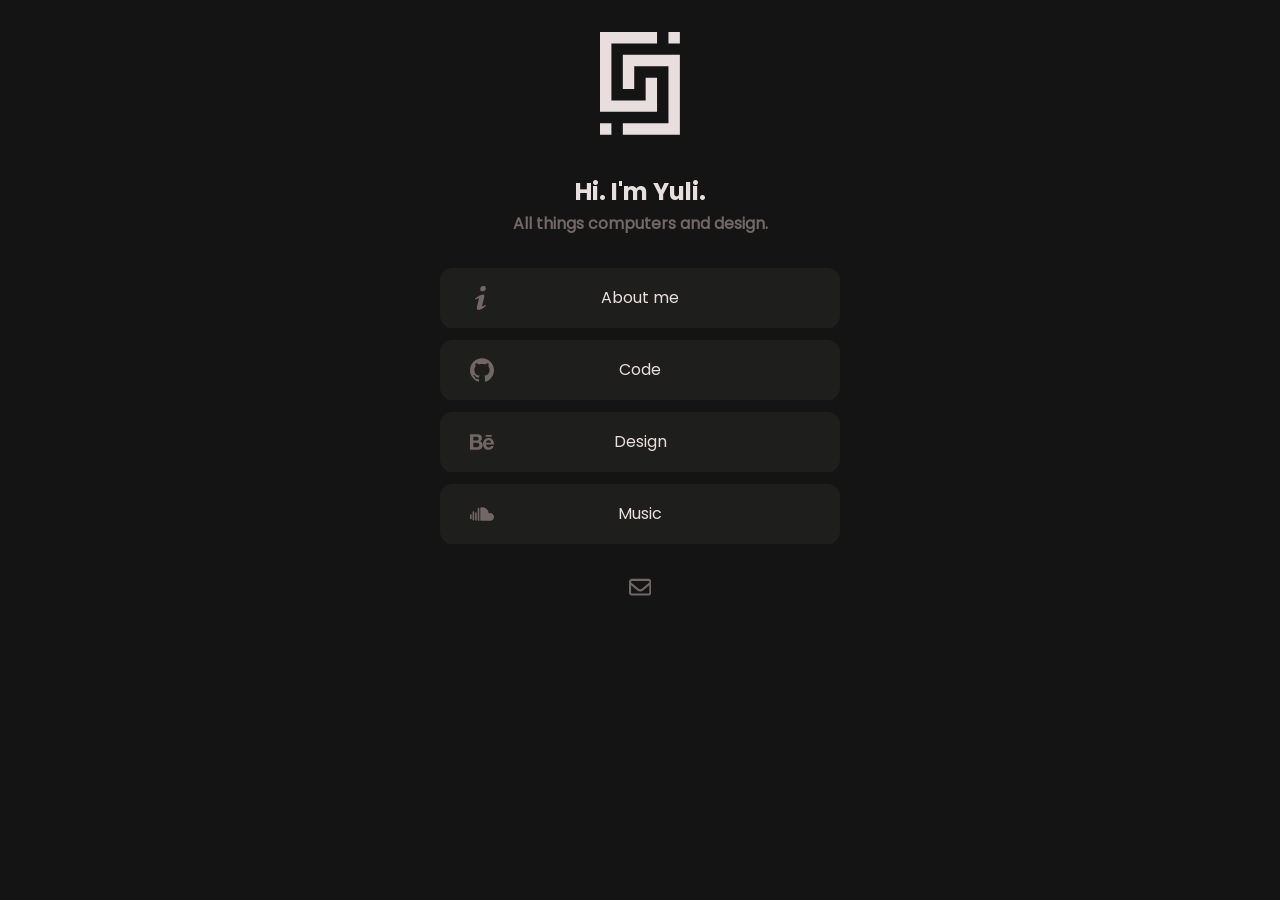
==== commit b73abbf3: "Initial commit" ====
--- a/index.html
+++ b/index.html
@@ -1,134 +1,116 @@
 <!DOCTYPE html>
-<html lang="es">
+<html lang="en">
 
 <head>
-  <meta charset="UTF-8">
-  <meta name="viewport" content="width=device-width, initial-scale=1.0">
+  <meta charset="UTF-8" />
+  <meta name="viewport" content="width=device-width, initial-scale=1.0" />
   <title>Giudan</title>
 
-  <link rel="stylesheet" href="./style.css">
-  <link rel="shortcut icon" href="./assets/favicon.png" type="image/x-icon">
-
-  <script src="./assets/data.js"></script>
-  <script src="./script.js" defer></script>
+  <link rel="stylesheet" href="style.css" />
+  <link rel="shortcut icon" href="#" type="image/x-icon" />
+  <link rel="shortcut icon" href="assets/favicon.png" type="image/x-icon" />
+  <script src="script.js" defer></script>
 </head>
 
 <body class="">
-  <div class="main">
-    <div class="main-left fade-in">
-      <div class="language">
-        <a class="current">es</a>
-        <span>|</span>
-        <a href="en/">en</a>
+  <div class="main blur-in">
+    <div class="logo">
+      <svg width="100%" height="100%" viewBox="0 0 150 193" style="fill-rule: evenodd; clip-rule: evenodd; stroke-linejoin: round; stroke-miterlimit: 2">
+        <path d="M0,149.758l0,-149.758l106.97,-0l-0,21.394l-85.576,-0l-0,106.97l64.182,-0l-0,-42.788l21.394,-0l-0,64.182l-106.97,-0Zm42.788,-42.788l-0,-64.182l106.97,-0l-0,149.758l-106.97,-0l-0,-21.394l85.576,-0l-0,-106.97l-64.182,-0l-0,42.788l-21.394,-0Zm106.97,-106.97l-0,21.394l-21.394,-0l-0,-21.394l21.394,-0Zm-128.364,171.152l-0,21.394l-21.394,-0l0,-21.394l21.394,-0Z" />
+      </svg>
+    </div>
+
+    <div class="text">
+      <p class="title">Hi. I'm Yuli.</p>
+      <p class="subtitle">All things computers and design.</p>
+    </div>
+
+    <div class="items">
+      <!-- ——————————————————————————————————— ABOUT ME ———————————————————————————————————— -->
+
+      <div class="item aboutme openModal">
+        <svg viewBox="-5 0 24 24">
+          <path d="M8.436.006a2.24 2.24 0 0 1 2.408 2.354v-.006a3.156 3.156 0 0 1-3.151 3.01l-.065-.001h.003a2.151 2.151 0 0 1-2.367-2.398l-.001.01A3.087 3.087 0 0 1 8.44.004h-.005zM3.489 24c-1.268 0-2.199-.783-1.311-4.226l1.456-6.108c.254-.978.295-1.369 0-1.369a9.57 9.57 0 0 0-3.035 1.359l.033-.021l-.633-1.057c3.086-2.622 6.638-4.159 8.158-4.159c1.268 0 1.48 1.526.845 3.874l-1.666 6.421c-.296 1.135-.168 1.526.126 1.526a6.553 6.553 0 0 0 2.863-1.456l-.008.007l.72.979c-3.004 3.052-6.281 4.232-7.549 4.232z" />
+        </svg>
+
+        <div class="aboutme" href="#">About me</div>
       </div>
 
-      <div class="curves">
-        <svg width="109" height="42" viewBox="0 0 109 42" fill="none">
-          <path d="M-0.000427246 0.51903C-0.000427246 0.374856 0.0535036 0.250953 0.155362 0.149581C0.259217 0.0504612 0.385019 -0.00125122 0.530816 -0.00125122C4.16176 -0.00125122 5.95129 2.49026 7.67889 4.90293C9.3206 7.19619 10.8724 9.36327 13.9521 9.36327C17.0338 9.36327 18.5837 7.19619 20.2274 4.90293C21.955 2.49026 23.7425 -0.00125122 27.3755 -0.00125122C31.0064 -0.00125122 32.7919 2.49026 34.5195 4.90293C36.1652 7.19619 37.7091 9.36327 40.7928 9.36327C43.8805 9.36327 45.4263 7.19619 47.07 4.90293C48.7976 2.49026 50.5852 -0.00125122 54.2181 -0.00125122C57.8511 -0.00125122 59.6366 2.49026 61.3642 4.90293C63.0079 7.19619 64.5537 9.36327 67.6394 9.36327C70.7251 9.36327 72.273 7.19619 73.9147 4.90293C75.6383 2.49026 77.4258 -0.00125122 81.0608 -0.00125122C84.6957 -0.00125122 86.4792 2.49026 88.2068 4.90293C89.8525 7.19619 91.3964 9.36327 94.4841 9.36327C97.5718 9.36327 99.1157 7.19619 100.761 4.90293C102.485 2.49026 104.27 -0.00125122 107.903 -0.00125122C108.049 -0.00125122 108.175 0.0504612 108.279 0.149581C108.385 0.250953 108.435 0.374856 108.435 0.51903C108.435 0.663204 108.385 0.784907 108.279 0.88628C108.175 0.987652 108.049 1.03945 107.903 1.03945C104.824 1.03945 103.272 3.20652 101.626 5.49979C99.8985 7.9102 98.113 10.4018 94.482 10.4018C90.8511 10.4018 89.0636 7.9102 87.3321 5.49979C85.6903 3.20652 84.1385 1.03945 81.0608 1.03945C77.983 1.03945 76.4271 3.20652 74.7854 5.49979C73.0538 7.9102 71.2704 10.4018 67.6355 10.4018C64.0045 10.4018 62.217 7.9102 60.4894 5.49979C58.8477 3.20652 57.2958 1.03945 54.2181 1.03945C51.1404 1.03945 49.5846 3.20652 47.9428 5.49979C46.2113 7.9102 44.4277 10.4018 40.7928 10.4018C37.1598 10.4018 35.3763 7.9102 33.6487 5.49979C32.005 3.20652 30.4512 1.03945 27.3755 1.03945C24.2978 1.03945 22.7419 3.20652 21.0962 5.49979C19.3686 7.9102 17.5831 10.4018 13.9521 10.4018C10.3212 10.4018 8.53367 7.9102 6.80608 5.49979C5.16436 3.20652 3.60853 1.03945 0.530816 1.03945C0.385019 1.03945 0.259217 0.987652 0.155362 0.88628C0.0535036 0.784907 -0.000427246 0.663204 -0.000427246 0.51903ZM107.903 15.6055C104.27 15.6055 102.485 18.097 100.757 20.5074C99.1116 22.8119 97.5597 24.9679 94.482 24.9679C91.4063 24.9679 89.8505 22.8029 88.2047 20.5074C86.4771 18.106 84.6897 15.6055 81.0608 15.6055C77.4298 15.6055 75.6383 18.106 73.9127 20.5187C72.269 22.8119 70.7232 24.9791 67.6355 24.9791C64.5518 24.9791 63.0039 22.8119 61.3622 20.5187C59.6346 18.106 57.8471 15.6055 54.2181 15.6055C50.5872 15.6055 48.7996 18.097 47.0721 20.5074C45.4283 22.8029 43.8845 24.9679 40.7968 24.9679C37.7091 24.9679 36.1652 22.8029 34.5215 20.5074C32.7919 18.106 31.0044 15.6055 27.3755 15.6055C23.7445 15.6055 21.955 18.106 20.2274 20.5187C18.5837 22.8119 17.0319 24.9679 13.9521 24.9679C10.8744 24.9679 9.3206 22.8119 7.67889 20.5187C5.95129 18.106 4.16176 15.6055 0.530816 15.6055C0.385019 15.6055 0.259217 15.6551 0.155362 15.7565C0.0535036 15.8579 -0.000427246 15.9818 -0.000427246 16.126C-0.000427246 16.2701 0.0535036 16.3917 0.155362 16.4931C0.259217 16.5944 0.385019 16.644 0.530816 16.644C3.60853 16.644 5.16436 18.8134 6.80608 21.1022C8.53367 23.5261 10.3192 26.0086 13.9521 26.0086C17.5871 26.0086 19.3686 23.5149 21.0962 21.1022C22.7419 18.8224 24.2938 16.644 27.3755 16.644C30.4552 16.644 32.005 18.8134 33.6487 21.1022C35.3763 23.5149 37.1618 26.0086 40.7928 26.0086C44.4237 26.0086 46.2112 23.5149 47.9388 21.1022C49.5825 18.8224 51.1364 16.644 54.2181 16.644C57.2978 16.644 58.8496 18.8134 60.4933 21.1022C62.2209 23.5149 64.0084 26.0086 67.6394 26.0086C71.2703 26.0086 73.0578 23.5149 74.7854 21.1022C76.4251 18.8224 77.981 16.644 81.0608 16.644C84.1405 16.644 85.6922 18.8134 87.336 21.1022C89.0655 23.5149 90.8511 26.0086 94.4841 26.0086C98.119 26.0086 99.9005 23.5149 101.628 21.1022C103.272 18.8224 104.824 16.644 107.903 16.644C108.049 16.644 108.175 16.5944 108.279 16.4931C108.385 16.3917 108.435 16.2701 108.435 16.126C108.435 15.9818 108.385 15.8579 108.279 15.7565C108.175 15.6551 108.049 15.6055 107.903 15.6055ZM107.903 31.2101C104.27 31.2101 102.485 33.7062 100.757 36.1143C99.1116 38.4076 97.5677 40.5747 94.482 40.5747C91.3963 40.5747 89.8505 38.4076 88.2047 36.1143C86.4771 33.7062 84.6897 31.2101 81.0588 31.2101C77.4259 31.2101 75.6383 33.7062 73.9127 36.1143C72.269 38.4076 70.7232 40.5747 67.6355 40.5747C64.5518 40.5747 63.0039 38.4076 61.3622 36.1143C59.6346 33.7062 57.8471 31.2101 54.2162 31.2101C50.5812 31.2101 48.7976 33.7062 47.07 36.1143C45.4263 38.4076 43.8805 40.5747 40.7928 40.5747C37.7051 40.5747 36.1652 38.4076 34.5195 36.1143C32.7919 33.7062 31.0044 31.2101 27.3755 31.2101C23.7445 31.2101 21.955 33.7062 20.2274 36.1143C18.5837 38.4076 17.0378 40.5747 13.9521 40.5747C10.8684 40.5747 9.3206 38.4076 7.67889 36.1143C5.95129 33.7062 4.16176 31.2101 0.530816 31.2101C0.385019 31.2101 0.259217 31.2619 0.155362 31.3633C0.0535036 31.4647 -0.000427246 31.5886 -0.000427246 31.7306C-0.000427246 31.8747 0.0535036 31.9963 0.155362 32.0977C0.259217 32.199 0.385019 32.2508 0.530816 32.2508C3.60853 32.2508 5.16436 34.4181 6.80608 36.7113C8.53367 39.124 10.3192 41.6155 13.9521 41.6155C17.5871 41.6155 19.3686 39.124 21.0962 36.7113C22.7419 34.4181 24.2858 32.2508 27.3755 32.2508C30.4632 32.2508 32.005 34.4181 33.6487 36.7113C35.3763 39.124 37.1618 41.6155 40.7928 41.6155C44.4237 41.6155 46.2112 39.124 47.9388 36.7113C49.5825 34.4181 51.1285 32.2508 54.2162 32.2508C57.2999 32.2508 58.8477 34.4181 60.4894 36.7113C62.217 39.124 64.0045 41.6155 67.6355 41.6155C71.2664 41.6155 73.0539 39.124 74.7815 36.7113C76.4252 34.4181 77.9711 32.2508 81.0588 32.2508C84.1425 32.2508 85.6903 34.4181 87.3321 36.7113C89.0636 39.124 90.8491 41.6155 94.482 41.6155C98.115 41.6155 99.8985 39.124 101.626 36.7113C103.272 34.4181 104.816 32.2508 107.903 32.2508C108.049 32.2508 108.175 32.199 108.279 32.0977C108.385 31.9963 108.435 31.8747 108.435 31.7306C108.435 31.5886 108.385 31.4647 108.279 31.3633C108.175 31.2619 108.049 31.2101 107.903 31.2101Z" fill="#7E7E7E" />
+      <!-- —————————————————————————————————— PROGRAMMING —————————————————————————————————— -->
+      <a class="item programming" href="https://github.com/Vasdranna">
+        <svg viewBox="0 0 24 24">
+          <title>GitHub</title>
+          <path d="M12 .297c-6.63 0-12 5.373-12 12 0 5.303 3.438 9.8 8.205 11.385.6.113.82-.258.82-.577 0-.285-.01-1.04-.015-2.04-3.338.724-4.042-1.61-4.042-1.61C4.422 18.07 3.633 17.7 3.633 17.7c-1.087-.744.084-.729.084-.729 1.205.084 1.838 1.236 1.838 1.236 1.07 1.835 2.809 1.305 3.495.998.108-.776.417-1.305.76-1.605-2.665-.3-5.466-1.332-5.466-5.93 0-1.31.465-2.38 1.235-3.22-.135-.303-.54-1.523.105-3.176 0 0 1.005-.322 3.3 1.23.96-.267 1.98-.399 3-.405 1.02.006 2.04.138 3 .405 2.28-1.552 3.285-1.23 3.285-1.23.645 1.653.24 2.873.12 3.176.765.84 1.23 1.91 1.23 3.22 0 4.61-2.805 5.625-5.475 5.92.42.36.81 1.096.81 2.22 0 1.606-.015 2.896-.015 3.286 0 .315.21.69.825.57C20.565 22.092 24 17.592 24 12.297c0-6.627-5.373-12-12-12" />
         </svg>
-      </div>
+        Code
+      </a>
 
-      <!--  -->
-      <section class="bio">
-        <h1>Hola, <span>alma errante</span>.</h1>
-        Estas tierras no suelen recibir visitantes. <br><br>
-
-        Soy <a class="yuli modal-opener">Yuli</a>, y este es mi pequeño rincón de internet. Un espacio para compartir parte de lo que hago, lo que exploro, lo que me gusta y, en una palabra, todo aquello que despierta mi curiosidad.
-        <br><br>
-
-        Admiro las cosas que son bellas, limpias, simples y libres de sinsentido.
-        Soy alguien apasionado por las computadoras y el diseño, que también disfruta de componer <a href="https://soundcloud.com/perverance/sets/demos" target="_blank" rel="noopener noreferrer">música</a> y escribir palabras.
-        <br><br>
-
-        Si algo de esto te habla, si quieres compartir una idea, una pregunta o tan sólo saludar, escríbeme.
-        <br><br>
-        <div class="thanks">~Gracias por pasar~</div>
-
-
-        <!-- ———————————————————————————————— ABOUT ME MODAL ————————————————————————————————— -->
-        <div class="modal">
-          <div class="modal-content">
-            <span class="close-btn">&times;</span>
-            <p>
-              Disfruto de los días grises, fríos y lluviosos.
-              <br><br>
-              Inmensamente curioso y siempre movido por un gran amor a explorar, aprender y mejorar.
-              <br><br>
-              Cuando todos persiguen la prisa, el ruido, lo nuevo, yo busco la quietud, el sentido, lo duradero.
-              <br> <br>
-              Me siento tan ajeno, caminando en un mundo lleno de ciegos, donde la vulgaridad ha ocupado el lugar de la belleza, la ignorancia es la norma y la estupidez se apremia.
-              <br><br>
-              Soy poco más que un suspiro pasajero, maravillado ante un universo demasiado asombroso y demasiado vasto para ser explorado en una sola partida.
-            </p>
-          </div>
-        </div>
-
-
-      </section>
-
-
-      <div class="links">
-
-        <!-- Github -->
-        <a href="https://github.com/Vasdranna" class="code" target="_blank" rel="noopener noreferrer">
-          <svg viewBox="0 0 24 24" version="1.1" fill="currentColor">
-            <g stroke-width="0"></g>
-            <g stroke-linecap="round" stroke-linejoin="round"></g>
-            <g stroke="none" stroke-width="1" fill="none" fill-rule="evenodd">
-              <g transform="translate(-140.000000, -7559.000000)" fill="currentColor">
+      <!-- ———————————————————————————————————— DESIGN ————————————————————————————————————— -->
+      <a href="https://www.behance.net/perverance" class="item design">
+        <svg viewBox="0 -3.5 20 20">
+          <g stroke-width="0"></g>
+          <g stroke-linecap="round" stroke-linejoin="round"></g>
+          <g>
+            <g stroke="none" stroke-width="1" fill-rule="evenodd">
+              <g transform="translate(-100.000000, -7482.000000)" >
                 <g transform="translate(56.000000, 160.000000)">
-                  <path d="M94,7399 C99.523,7399 104,7403.59 104,7409.253 C104,7413.782 101.138,7417.624 97.167,7418.981 C96.66,7419.082 96.48,7418.762 96.48,7418.489 C96.48,7418.151 96.492,7417.047 96.492,7415.675 C96.492,7414.719 96.172,7414.095 95.813,7413.777 C98.04,7413.523 100.38,7412.656 100.38,7408.718 C100.38,7407.598 99.992,7406.684 99.35,7405.966 C99.454,7405.707 99.797,7404.664 99.252,7403.252 C99.252,7403.252 98.414,7402.977 96.505,7404.303 C95.706,7404.076 94.85,7403.962 94,7403.958 C93.15,7403.962 92.295,7404.076 91.497,7404.303 C89.586,7402.977 88.746,7403.252 88.746,7403.252 C88.203,7404.664 88.546,7405.707 88.649,7405.966 C88.01,7406.684 87.619,7407.598 87.619,7408.718 C87.619,7412.646 89.954,7413.526 92.175,7413.785 C91.889,7414.041 91.63,7414.493 91.54,7415.156 C90.97,7415.418 89.522,7415.871 88.63,7414.304 C88.63,7414.304 88.101,7413.319 87.097,7413.247 C87.097,7413.247 86.122,7413.234 87.029,7413.87 C87.029,7413.87 87.684,7414.185 88.139,7415.37 C88.139,7415.37 88.726,7417.2 91.508,7416.58 C91.513,7417.437 91.522,7418.245 91.522,7418.489 C91.522,7418.76 91.338,7419.077 90.839,7418.982 C86.865,7417.627 84,7413.783 84,7409.253 C84,7403.59 88.478,7399 94,7399" id="github-[#142]"> </path>
+                  <path d="M56.981,7324.11726 L62.069,7324.11726 L62.069,7322.65997 L56.981,7322.65997 L56.981,7324.11726 Z M59.489,7327.04322 C58.354,7327.04322 57.492,7327.74656 57.409,7329.04584 L61.481,7329.04584 C61.205,7327.50385 60.52,7327.04322 59.489,7327.04322 L59.489,7327.04322 Z M59.648,7333.06968 C60.696,7333.06968 61.465,7332.40764 61.622,7331.84992 L63.826,7331.84992 C63.196,7333.86701 61.895,7335 59.559,7335 C56.578,7335 54.905,7332.87964 54.905,7330.06626 C54.905,7323.44077 64.465,7323.20323 63.985,7330.68491 L57.409,7330.68491 C57.473,7332.20418 58.1,7333.06968 59.648,7333.06968 L59.648,7333.06968 Z M49.73,7332.77842 C50.933,7332.77842 51.775,7332.31572 51.775,7331.06705 C51.775,7329.77191 51.031,7329.21006 49.782,7329.21006 L46.768,7329.21006 L46.768,7332.77842 L49.73,7332.77842 Z M49.571,7327.26218 C50.572,7327.26218 51.263,7326.79638 51.263,7325.71399 C51.263,7324.57377 50.459,7324.22158 49.36,7324.22158 L46.768,7324.22158 L46.768,7327.26218 L49.571,7327.26218 L49.571,7327.26218 Z M49.924,7322 C52.295,7322 53.943,7322.7839 53.943,7325.22237 C53.943,7326.42973 53.458,7327.32931 52.233,7327.93557 C53.801,7328.40137 54.543,7329.62422 54.543,7331.23127 C54.543,7333.78232 52.52,7335 50.1,7335 L44,7335 L44,7322 L49.924,7322 Z"> </path>
                 </g>
               </g>
             </g>
+          </g>
+        </svg>
+        </svg>
+        Design
+      </a>
+      <!-- ————————————————————————————————————— MUSIC ————————————————————————————————————— -->
+      <a href="https://soundcloud.com/perverance/sets/demos" class="item music">
+        <svg viewBox="0 -10.5 48 48">
+          <g stroke-width="0"></g>
+          <g stroke-linecap="round" stroke-linejoin="round"></g>
+          <g stroke="none" stroke-width="1" fill-rule="evenodd">
+            <g transform="translate(-301.000000, -469.000000)">
+              <path d="M301,491.152608 C301,491.756664 301.215945,492.213396 301.647743,492.52299 C302.079587,492.832537 302.541182,492.941985 303.032573,492.851428 C303.494168,492.760824 303.81804,492.594702 304.004234,492.353108 C304.190336,492.111513 304.283433,491.711316 304.283433,491.152608 L304.283433,484.583839 C304.283433,484.115689 304.123374,483.719298 303.80321,483.394665 C303.483092,483.069986 303.092212,482.90767 302.630572,482.90767 C302.183852,482.90767 301.800433,483.069986 301.480269,483.394665 C301.160105,483.719298 301,484.115689 301,484.583839 L301,491.152608 L301,491.152608 Z M306.137273,493.961324 C306.137273,494.399303 306.289918,494.727695 306.595161,494.946685 C306.900449,495.165675 307.291329,495.275124 307.767799,495.275124 C308.25919,495.275124 308.657485,495.165629 308.962773,494.946685 C309.268016,494.727742 309.420661,494.399303 309.420661,493.961324 L309.420661,478.649296 C309.420661,478.196277 309.260556,477.807405 308.940437,477.482773 C308.620273,477.15814 308.229394,476.995778 307.767799,476.995778 C307.32108,476.995778 306.937615,477.15814 306.617497,477.482773 C306.297332,477.807452 306.137273,478.196277 306.137273,478.649296 L306.137273,493.961324 L306.137273,493.961324 Z M311.25221,494.686153 C311.25221,495.124087 311.408562,495.452525 311.721266,495.671515 C312.033969,495.890459 312.436017,495.999954 312.927454,495.999954 C313.403924,495.999954 313.794804,495.890459 314.100047,495.671515 C314.405335,495.452525 314.55798,495.124087 314.55798,494.686153 L314.55798,480.71053 C314.55798,480.242426 314.397875,479.842229 314.077756,479.510031 C313.757592,479.177833 313.374173,479.011757 312.927454,479.011757 C312.465813,479.011757 312.071226,479.177833 311.743647,479.510031 C311.416068,479.842229 311.252256,480.242426 311.252256,480.71053 L311.252256,494.686153 L311.25221,494.686153 Z M316.389483,494.754106 C316.389483,495.584671 316.940422,495.999954 318.042345,495.999954 C319.144223,495.999954 319.695161,495.584671 319.695161,494.754106 L319.695161,472.103177 C319.695161,470.834725 319.31545,470.117461 318.556027,469.951339 C318.064635,469.830519 317.580659,469.97399 317.104189,470.381707 C316.627673,470.789423 316.389438,471.363216 316.389438,472.103177 L316.389438,494.754106 L316.389483,494.754106 Z M321.616146,495.410983 L321.616146,470.766772 C321.616146,469.981556 321.846921,469.513452 322.308561,469.362415 C323.306219,469.12082 324.296463,469 325.279245,469 C327.557469,469 329.679432,469.543622 331.644951,470.630867 C333.610517,471.718111 335.200124,473.201747 336.413681,475.081774 C337.627284,476.961848 338.330867,479.034361 338.52443,481.299501 C339.432744,480.906869 340.400606,480.710577 341.42806,480.710577 C343.512766,480.710577 345.295936,481.458057 346.777525,482.953019 C348.25916,484.448026 349,486.244969 349,488.343986 C349,490.458088 348.25916,492.262597 346.777525,493.757558 C345.295936,495.252519 343.520227,496 341.450396,496 L322.018102,495.977349 C321.884041,495.932047 321.783529,495.848963 321.716521,495.728189 C321.649513,495.607415 321.616146,495.501587 321.616146,495.410983 L321.616146,495.410983 L321.616146,495.410983 Z"></path>
+            </g>
+          </g>
+        </svg>
+        Music
+      </a>
+      <!-- ————————————————————————————————————— WORDS ————————————————————————————————————— -->
+      <!-- <div class="item words">
+          <svg xmlns="http://www.w3.org/2000/svg" width="200" height="200" viewBox="0 0 16 16">
+            <path
+              d="M15.807.531c-.174-.177-.41-.289-.64-.363a3.765 3.765 0 0 0-.833-.15c-.62-.049-1.394 0-2.252.175C10.365.545 8.264 1.415 6.315 3.1c-1.95 1.686-3.168 3.724-3.758 5.423c-.294.847-.44 1.634-.429 2.268c.005.316.05.62.154.88c.017.04.035.082.056.122A68.362 68.362 0 0 0 .08 15.198a.528.528 0 0 0 .157.72a.504.504 0 0 0 .705-.16a67.606 67.606 0 0 1 2.158-3.26c.285.141.616.195.958.182c.513-.02 1.098-.188 1.723-.49c1.25-.605 2.744-1.787 4.303-3.642l1.518-1.55a.528.528 0 0 0 0-.739l-.729-.744l1.311.209a.504.504 0 0 0 .443-.15c.222-.23.444-.46.663-.684c.663-.68 1.292-1.325 1.763-1.892c.314-.378.585-.752.754-1.107c.163-.345.278-.773.112-1.188a.524.524 0 0 0-.112-.172ZM3.733 11.62C5.385 9.374 7.24 7.215 9.309 5.394l1.21 1.234l-1.171 1.196a.526.526 0 0 0-.027.03c-1.5 1.789-2.891 2.867-3.977 3.393c-.544.263-.99.378-1.324.39a1.282 1.282 0 0 1-.287-.018Zm6.769-7.22c1.31-1.028 2.7-1.914 4.172-2.6a6.85 6.85 0 0 1-.4.523c-.442.533-1.028 1.134-1.681 1.804l-.51.524l-1.581-.25Zm3.346-3.357C9.594 3.147 6.045 6.8 3.149 10.678c.007-.464.121-1.086.37-1.806c.533-1.535 1.65-3.415 3.455-4.976c1.807-1.561 3.746-2.36 5.31-2.68a7.97 7.97 0 0 1 1.564-.173Z"
+            />
           </svg>
-        </a>
-
-        <!-- Behance -->
-        <a href="https://www.behance.net/perverance" class="design" target="_blank" rel="noopener noreferrer">
-          <svg fill="currentColor" viewBox="0 0 512 512">
-            <g stroke-width="0"></g>
-            <g stroke-linecap="round" stroke-linejoin="round"></g>
-            <path style="display: inline;" d="M206.729,238.87c0,0,48.358-3.589,48.358-60.296c0-56.711-39.563-84.387-89.678-84.387H73.161 h-2.704H0.5v316.909h69.957h2.704h92.248c0,0,100.671,3.18,100.671-93.537C266.08,317.559,270.469,238.87,206.729,238.87z M153.539,150.513h11.87c0,0,22.416,0,22.416,32.973c0,32.968-13.183,37.749-28.136,37.749H73.161v-70.722H153.539z M160.749,354.77H73.161V270.08h92.248c0,0,33.41-0.438,33.41,43.523C198.819,350.67,173.865,354.49,160.749,354.77z M400.342,174.817c-121.873,0-121.765,121.765-121.765,121.765s-8.362,121.141,121.765,121.141c0,0,108.438,6.195,108.438-84.271 h-55.767c0,0,1.86,34.068-50.81,34.068c0,0-55.777,3.738-55.777-55.135h164.213C510.639,312.385,528.609,174.817,400.342,174.817z M345.813,270.08c0,0,6.809-48.845,55.768-48.845c48.949,0,48.336,48.845,48.336,48.845H345.813z M462.908,151.881H332.159v-39.025 h130.749V151.881z"> </path>
-          </svg>
-        </a>
-
-
-        <!-- Email -->
-        <a class="email-link" href="">
-          <svg viewBox="0 0 24 24" fill="none">
-            <path d="M3 8L8.44992 11.6333C9.73295 12.4886 10.3745 12.9163 11.0678 13.0825C11.6806 13.2293 12.3194 13.2293 12.9322 13.0825C13.6255 12.9163 14.2671 12.4886 15.5501 11.6333L21 8M6.2 19H17.8C18.9201 19 19.4802 19 19.908 18.782C20.2843 18.5903 20.5903 18.2843 20.782 17.908C21 17.4802 21 16.9201 21 15.8V8.2C21 7.0799 21 6.51984 20.782 6.09202C20.5903 5.71569 20.2843 5.40973 19.908 5.21799C19.4802 5 18.9201 5 17.8 5H6.2C5.0799 5 4.51984 5 4.09202 5.21799C3.71569 5.40973 3.40973 5.71569 3.21799 6.09202C3 6.51984 3 7.07989 3 8.2V15.8C3 16.9201 3 17.4802 3.21799 17.908C3.40973 18.2843 3.71569 18.5903 4.09202 18.782C4.51984 19 5.07989 19 6.2 19Z" stroke="currentColor" stroke-width="2" stroke-linecap="round" stroke-linejoin="round"></path>
-          </svg>
-        </a>
-        <span class="email-string"></span>
-
-
-        <!--  -->
-      </div>
-
-    </div>
-    <div class="main-right fade-in">
-      <img class="img" src="" alt="">
+          <a href="#">Words</a>
+        </div> -->
+      <!-- ————————————————————————————————————————————————————————————————————————————————— -->
     </div>
 
-    <a class="discover fade-in" href="" target="_blank" rel="noopener noreferrer">
-      <svg fill=" currentColor" viewBox="0 0 56 56">
-        <g stroke-width=" 0"></g>
-        <g stroke-linecap="round" stroke-linejoin="round"></g>
-        <g>
-          <path d="M 31.5742 46.6914 L 31.5742 34.1289 L 42.3789 40.3633 C 44.5352 41.6523 45.4727 41.3477 46.9023 39.1445 L 47.0898 38.8867 C 48.5430 36.6602 48.0508 35.5117 45.8945 34.2930 L 34.6914 27.8242 L 45.8711 21.7071 C 48.0508 20.5117 48.3554 19.4102 47.0898 17.1367 L 46.9023 16.8555 C 45.5664 14.5586 44.4883 14.3945 42.3554 15.5898 L 31.5742 21.8476 L 31.5742 9.3086 C 31.5742 6.7539 30.7070 6.0508 28.0820 6.0508 L 27.8008 6.0508 C 25.1758 6.0508 24.3086 6.7539 24.3086 9.3086 L 24.3086 21.8476 L 13.5273 15.5898 C 11.4180 14.3476 10.0586 14.3945 8.9101 16.8555 L 8.7930 17.1133 C 7.6680 19.5039 7.8555 20.4649 10.0352 21.7305 L 21.1914 27.8242 L 9.9883 34.2930 C 7.8320 35.5352 7.4570 36.5898 8.8164 38.9102 L 8.9336 39.1211 C 10.2461 41.4180 11.3476 41.6523 13.5039 40.3633 L 24.3086 34.1289 L 24.3086 46.6914 C 24.3086 49.2461 25.1758 49.9492 27.8008 49.9492 L 28.0820 49.9492 C 30.7070 49.9492 31.5742 49.2461 31.5742 46.6914 Z"></path>
-        </g>
-      </svg>
-      <span class="discover-text"></span>
-    </a>
+    <!-- ———————————————————————————————————— FOOTER ————————————————————————————————————— -->
+    <footer>
+      <a class="emailLink" href="#">
+        <svg class="emailLink" xmlns="http://www.w3.org/2000/svg" height="1.4em" fill="currentColor" viewBox="0 0 512 512">
+          <path d="M 64 112 Q 49 113 48 128 L 48 150 L 48 150 L 221 292 L 221 292 Q 237 304 256 304 Q 276 304 292 292 L 464 150 L 464 150 L 464 128 L 464 128 Q 463 113 448 112 L 64 112 L 64 112 Z M 48 212 L 48 384 L 48 212 L 48 384 Q 49 399 64 400 L 448 400 L 448 400 Q 463 399 464 384 L 464 212 L 464 212 L 322 329 L 322 329 Q 292 352 256 352 Q 220 352 190 329 L 48 212 L 48 212 Z M 0 128 Q 1 101 19 83 L 19 83 L 19 83 Q 37 65 64 64 L 448 64 L 448 64 Q 475 65 493 83 Q 511 101 512 128 L 512 384 L 512 384 Q 511 411 493 429 Q 475 447 448 448 L 64 448 L 64 448 Q 37 447 19 429 Q 1 411 0 384 L 0 128 L 0 128 Z" />
+        </svg>
+      </a>
+      <span class="email-string"></span>
+    </footer>
+  </div>
 
-    <div class="quote fade-in">
-      <p class="quote-p">
+  <!-- ———————————————————————————————— ABOUT ME MODAL ————————————————————————————————— -->
+  <div class="modal">
+    <div class="modal-content">
+      <span class="close-btn">&times;</span>
+      <p>
+        I'm drawn to things that are simple, beautiful and nonsense-free. <br /><br />
+        I feel estranged, wandering through a world full of the blind, where vulgarity has taken the place of beauty and
+        ignorance is the norm. <br /><br />
+        When everyone is pursuing speed, noise, and novelty, I seek stillness, meaning, and what endures.<br />
       </p>
     </div>
-
   </div>
-
 </body>
 
 </html>
--- a/style.css
+++ b/style.css
@@ -1,30 +1,20 @@
 :root {
-  /* Color variables are set from JS */
-  --bg-color: ;
-  --fg-color: ;
-  --accent-color: ;
-
-  --padding: 60px;
-  --bio-block-padding: 25px;
-  --bio-font-size: 16pt;
-  --transition-duration: 400ms;
-  --edge-margin: 12px;
-  --border-radious: 4px;
+  --bg-color: #141414;
+  --fg-color: #e8dede;
+  --btn-bg: #1e1e1c;
+  --btn-bg-hover: #2d2929;
+  --subtitle-color: #726666;
+  --animation-speed: 300ms;
 }
 
 @font-face {
-  font-family: regular_font;
-  src: url("assets/CormorantInfant-VariableFont_wght.ttf");
+  font-family: "poppins-regular";
+  src: url("../assets/Poppins-Regular.ttf");
 }
 
 @font-face {
-  font-family: italic_font;
-  src: url("assets/CormorantInfant-Italic-VariableFont_wght.ttf");
-}
-
-@font-face {
-  font-family: display_font;
-  src: url("assets/AbrilFatface-Regular.ttf");
+  font-family: "poppins-bold";
+  src: url("../assets/Poppins-Bold.ttf");
 }
 
 *,
@@ -35,435 +25,245 @@
   box-sizing: border-box;
 }
 
+html {
+  background-color: var(--bg-color);
+  color: var(--fg-color);
+  font-family: "poppins-regular";
+}
+
 body {
   width: 100%;
-  min-height: 100vh;
-}
-
-html {
-  font-family: regular_font;
+  /* overflow-y: hidden; */
+}
+
+.main {
+  margin-top: 16px;
+  padding: 16px;
+  display: flex;
+  flex-direction: column;
+  justify-content: center;
+  align-items: center;
 }
 
 ::selection {
-  background-color: var(--fg-color);
-  color: var(--bg-color);
-}
-
-.main {
-  height: 100vh;
-  width: 100vw;
-  background-color: var(--bg-color);
-  display: flex;
-  color: var(--fg-color);
-}
-
-.main-left {
-  position: relative;
-  height: 100%;
-  z-index: 100;
-  display: flex;
+  background: var(--fg-color);
+  color: var(--btn-bg-hover);
+}
+
+/* —————————————————————————————————————— LOGO —————————————————————————————————————— */
+
+.logo {
+  width: 80px;
+  margin-bottom: 32px;
+  /* border-radius: 100%; */
+  /* outline: 2px dashed rgb(47, 0, 255); */
+  overflow: hidden;
+  /* padding: 14px; */
+  /* background-color: black; */
+}
+
+.logo svg {
+  fill: var(--fg-color);
+}
+
+/* ——————————————————————————————————————— INFO ——————————————————————————————————————— */
+
+.text {
+  text-align: center;
+}
+
+.title {
+  font-family: "poppins-bold";
+  font-size: 1.5em;
+  margin-bottom: 2px;
+}
+
+.subtitle {
+  font-size: 1em;
+  color: var(--subtitle-color);
+  font-family: "poppins-regular";
+  font-weight: 600;
+}
+
+/* —————————————————————————————————————— BUTTONS ————————————————————————————————————— */
+
+.items {
+  display: flex;
+  position: relative;
   flex-direction: column;
-  width: 840px;
-  padding-inline: var(--padding);
-  text-align: justify;
-}
-
-/* Texture */
-.main-left::before,
-.quote::before {
-  /* display: none; */
-  content: "";
+  justify-content: center;
+  gap: 12px;
+  margin-block: 32px;
+  width: 100%;
+  max-width: 400px;
+}
+
+a {
+  text-decoration: initial;
+  color: var(--fg-color);
+}
+
+a:visited {
+  color: var(--fg-color);
+  fill: var(--fg-color);
+}
+
+.item {
+  display: flex;
+  justify-content: center;
+  align-items: center;
+  width: 100%;
+  font-size: 1em;
+  height: 60px;
+  background-color: var(--btn-bg);
+  border: none;
+  padding: 24px;
+  color: var(--fg-color) !important;
+  transition: scale var(--animation-speed);
+  border-radius: 12px;
+  position: relative;
+}
+
+.item:hover {
+  /* scale: 1.02; */
+  /* transition: scale var(--animation-speed); */
+  cursor: pointer;
+  background-color: var(--btn-bg-hover);
+  /* outline: 1px solid var(--fg-color); */
+}
+
+.item svg {
   position: absolute;
+  width: 24px;
+  fill: var(--subtitle-color);
+  color: var(--subtitle-color);
+  left: 30px;
+  z-index: 0;
+  /* scale: 0.9; */
+  transition: var(--animation-speed);
+  pointer-events: none;
+}
+
+.item:hover svg {
+  fill: var(--fg-color);
+  scale: 1.2;
+}
+
+/* ———————————————————————————————————— MODAL ———————————————————————————————————— */
+
+.modal {
+  display: flex;
+  opacity: 0;
+  pointer-events: none;
+  position: fixed;
   top: 0;
   left: 0;
+  width: 100%;
+  height: 100%;
+  background: rgba(0, 0, 0, 0.6);
+  backdrop-filter: blur(3px);
+  justify-content: center;
+  align-items: center;
+}
+
+.modal-content {
+  background: var(--btn-bg-hover);
+  padding: 30px;
+  color: var(--fg-color);
+  border-radius: 12px;
+  box-shadow: 0 5px 15px rgba(0, 0, 0, 0.3);
+  text-align: center;
+  max-width: 400px;
+  /* width: 90%; */
+  position: relative;
+  z-index: 100;
+  /* font-size: 1em; */
+  overflow: hidden;
+}
+
+.close-btn {
+  position: absolute;
+  top: 0px;
   right: 0;
-  bottom: 0;
-  background-size: cover;
-  background-position: center;
-  opacity: 0.3;
-  filter: brightness(0.35) contrast(1.9);
-  z-index: -10;
-  pointer-events: none;
-  background-image: url(/img/paper.jpg);
-}
-
-
-.language {
-  color: var(--fg-color);
-  font-size: 17pt;
-  margin-block: var(--bio-block-padding) auto;
-}
-
-.language a:not(.current) {
-  opacity: 0.5;
-  transition: var(--transition-duration);
-}
-
-.language a:not(.current):hover {
+  font-size: 1.8rem;
+  color: var(--fg-color);
+  cursor: pointer;
+  user-select: none;
+  /* background-color: var(--fg-color); */
+  padding-inline: 10px;
+  border-bottom-left-radius: 14px;
+}
+
+.close-btn:hover {
+  color: var(--subtitle-color);
+}
+
+.modal-show {
   opacity: 1;
-  color: var(--accent-color);
-  transition: var(--transition-duration);
-}
-
-.curves {
-  position: absolute;
-  margin-top: var(--bio-block-padding);
-  right: var(--padding);
-  stroke: var(--fg-color);
-  opacity: 0.3;
-}
-
-.curves svg {
-  width: 80px;
-}
-
-a {
-  /* color: inherit; */
-  color: var(--fg-color);
-  text-decoration: none;
-}
-
-a:visited {
-  color: var(--fg-color);
-  /* color: inherit; */
-}
-
-a,
-a:visited,
-a:active {
-  /* all: unset; */
-  /* color: inherit; */
-  color: var(--fg-color);
-}
-
-h1 {
-  font-size: 28pt;
-  margin-bottom: 20px;
-  width: 100%;
-  font-family: display_font;
-  /* color: var(--accent-color); */
-}
-
-h1 span {}
-
-.bio {
-  font-size: var(--bio-font-size);
-  line-height: 1.2;
-  padding-bottom: 20px;
-}
-
-.bio a {
-  cursor: pointer;
-  transition: var(--transition-duration);
-}
-
-.bio a:hover {
-  color: var(--accent-color);
-  transition: var(--transition-duration);
-
-}
-
-.thanks {
-  text-align: right;
-  font-size: var(--bio-font-size);
-}
-
-.links {
-  width: 100%;
-  display: flex;
-  align-items: center;
-  justify-content: center;
-  gap: 18px;
-  margin-block: auto var(--bio-block-padding);
-}
-
-.code svg {
-  width: 30px;
-  vertical-align: middle;
-}
-
-.design svg {
-  width: 30px;
-  vertical-align: middle;
-}
-
-/* ———————————————————————————————————— EMAIL LINK ———————————————————————————————————— */
-
-.email-link {}
-
-.email-link svg {
-  width: 30px;
-  vertical-align: middle;
-  color: var(--fg-color);
-}
-
-
-svg {
-  transition: var(--transition-duration);
-}
-
-svg:hover {
-  color: var(--accent-color);
-  transition: var(--transition-duration);
+  transition: var(--animation-speed) ease;
+  pointer-events: all;
+}
+
+.modal-close {
+  opacity: 0;
+  transition: var(--animation-speed) ease;
+}
+
+/* ———————————————————————————————————————————————————————————————————————————————————— */
+
+footer {
+  text-align: center;
+  position: relative;
+  /* background-color: red; */
+}
+
+a.emailLink {
+  color: var(--subtitle-color);
+  transition: 100ms;
+  z-index: 0;
+}
+
+a.emailLink:hover {
+  color: var(--fg-color);
+  transition: 100ms;
 }
 
 .email-string {
   position: absolute;
-  bottom: 6px;
+  left: -36px;
+  bottom: -22px;
   opacity: 0;
-  font-size: 1em;
-  scale: .97;
-  transition: var(--transition-duration)
+  font-size: 0.8em;
+  scale: 0.98;
+  transition: var(--animation-speed);
+  /* color: red; */
+  /* background-color: red; */
 }
 
 .email-string.show {
-  opacity: 1;
+  opacity: 0.8;
   scale: 1;
-  transition: var(--transition-duration)
-}
-
-
-/* ———————————————————————————————————————————————————————————————————————————————————— */
-
-.main-right {
-  height: 100%;
-  width: 100%;
-  overflow: hidden;
-  position: relative;
-}
-
-.main-right img {
-  width: 100%;
-  height: 100%;
-  object-fit: cover;
-}
-
-/* ———————————————————————————————————————————————————————————————————————————————————— */
-/*                                         QUOTE                                        */
-/* ———————————————————————————————————————————————————————————————————————————————————— */
-
-.quote {
-  font-size: 15pt;
-  position: absolute;
-  background-color: var(--bg-color);
-  color: var(--fg-color);
-  padding: 18px;
-  bottom: var(--edge-margin);
-  right: var(--edge-margin);
-  max-width: 80ch;
-  text-align: center;
-  border-radius: var(--border-radious);
-  opacity: 1;
-}
-
-/* Author */
-.quote-p b {
-  font-family: italic_font;
-  color: var(--accent-color);
-  text-align: center;
-  display: block;
-  margin-top: 8px;
-}
-
-.quote-p p::before,
-.quote-p p::after {
-  color: var(--accent-color);
-}
-
-.quote-p p::before {
-  content: "“";
-  margin-right: 1px;
-}
-
-.quote-p p::after {
-  content: "”";
-}
-
-
-
-/* ———————————————————————————————————————————————————————————————————————————————————— */
-/*                                       DISCOVER                                       */
-/* ———————————————————————————————————————————————————————————————————————————————————— */
-
-.discover {
-  --size: 40px;
-  --duration: 800ms;
-  --duration-svg: 600ms;
-  --duration-span: 700ms;
-  background-color: var(--bg-color);
-  height: var(--size);
-  max-width: var(--size);
-  border-radius: var(--border-radious);
-  padding: 10px;
-  position: absolute;
-  top: var(--edge-margin);
-  right: var(--edge-margin);
-  transition: var(--duration);
-  overflow: hidden;
-  display: flex;
-  align-items: center;
-  justify-content: center;
-}
-
-.discover:hover {
-  max-width: 300px;
-  border-radius: var(--border-radious);
-  transition: var(--duration);
-}
-
-.discover svg {
-  width: 24px;
-  transition: var(--duration-svg);
-}
-
-.discover:hover svg {
-  position: relative;
-  color: var(--accent-color);
-  rotate: 360deg;
-  transition: var(--duration-svg);
-  margin-right: 6px;
-}
-
-
-.discover span {
-  opacity: 0;
-  font-size: 13pt;
-  white-space: nowrap;
-  transition: var(--duration-span);
-  max-width: 0;
-}
-
-.discover:hover span {
-  opacity: 1;
-  transition: var(--duration-span);
-  max-width: 500px;
-}
-
-
-/* ———————————————————————————————————————————————————————————————————————————————————— */
-/*                                         MODAL                                        */
-/* ———————————————————————————————————————————————————————————————————————————————————— */
-
-.modal-opener:hover {
-  color: var(--accent-color);
-  transition: var(--transition-duration);
-}
-
-.modal {
-  display: flex;
-  opacity: 0;
-  pointer-events: none;
-  position: absolute;
-  top: 0;
-  left: 0;
-  width: 100%;
-  height: 100%;
-  background: rgba(0, 0, 0, 0.2);
-  backdrop-filter: blur(20px);
-  justify-content: center;
-  align-items: center;
-}
-
-.modal-content {
-  padding: 24px;
-  color: var(--fg-color);
-  padding-inline: var(--padding);
-  position: relative;
-  z-index: 100;
-}
-
-.close-btn {
-  position: absolute;
-  top: -30px;
-  right: var(--padding);
-  font-size: 3rem;
-  color: var(--fg-color);
-  cursor: pointer;
-  user-select: none;
-  transition: var(--transition-duration);
-}
-
-.close-btn:hover {
-  color: var(--accent-color);
-  transition: var(--transition-duration);
-}
-
-.modal-show {
-  opacity: 1;
-  transition: var(--transition-duration) ease;
-  pointer-events: all;
-}
-
-.modal-close {
-  opacity: 0;
-  transition: var(--transition-duration) ease;
-}
-
-
-
-/* ———————————————————————————————————————————————————————————————————————————————————— */
-/*                                      RESPONSIVE                                      */
-/* ———————————————————————————————————————————————————————————————————————————————————— */
-
-@media (width < 1000px) {
-  :root {
-    --padding: 30px;
-    --bio-block-padding: 25px;
-    --bio-font-size: 15pt;
-  }
-
-  .main {
-    display: flex;
-    flex-direction: column;
-  }
-
-  .main-left {
-    order: 1;
-    max-width: 100vw;
-    z-index: 100;
-  }
-
-  .main-right {
-    display: none;
-  }
-
-  .language {
-    margin-bottom: 65px;
-  }
-
-  h1 {
-    font-size: 22pt;
-  }
-
-  .links {
-    margin-top: 60px;
-  }
-
-  .quote {
-    display: none;
-  }
-
-  .discover {
-    display: none;
-  }
-}
-
-/* ———————————————————————————————————————————————————————————————————————————————————— */
-/*                                   FADE-IN ANIMATION                                  */
-/* ———————————————————————————————————————————————————————————————————————————————————— */
-.fade-in {
-  animation: fade-in 1s cubic-bezier(0.230, 1.000, 0.320, 1.000) both;
-}
-
-
-@keyframes fade-in {
+  transition: var(--animation-speed);
+}
+
+/* —————————————————————————————————— INTRO ANIMATION —————————————————————————————————— */
+
+.blur-in {
+  animation: blur-in 0.8s cubic-bezier(0.250, 1.000, 0.3, 1) 0s both;
+}
+
+@keyframes blur-in {
   0% {
-    filter: blur(100px);
+    transform: translateY(-1000px) scaleY(2.5) scaleX(0.2);
+    transform-origin: 50% 0%;
+    filter: blur(40px);
     opacity: 0;
   }
 
   100% {
+    transform: translateY(0) scaleY(1) scaleX(1);
+    transform-origin: 50% 50%;
     filter: blur(0);
     opacity: 1;
   }
-}+}
